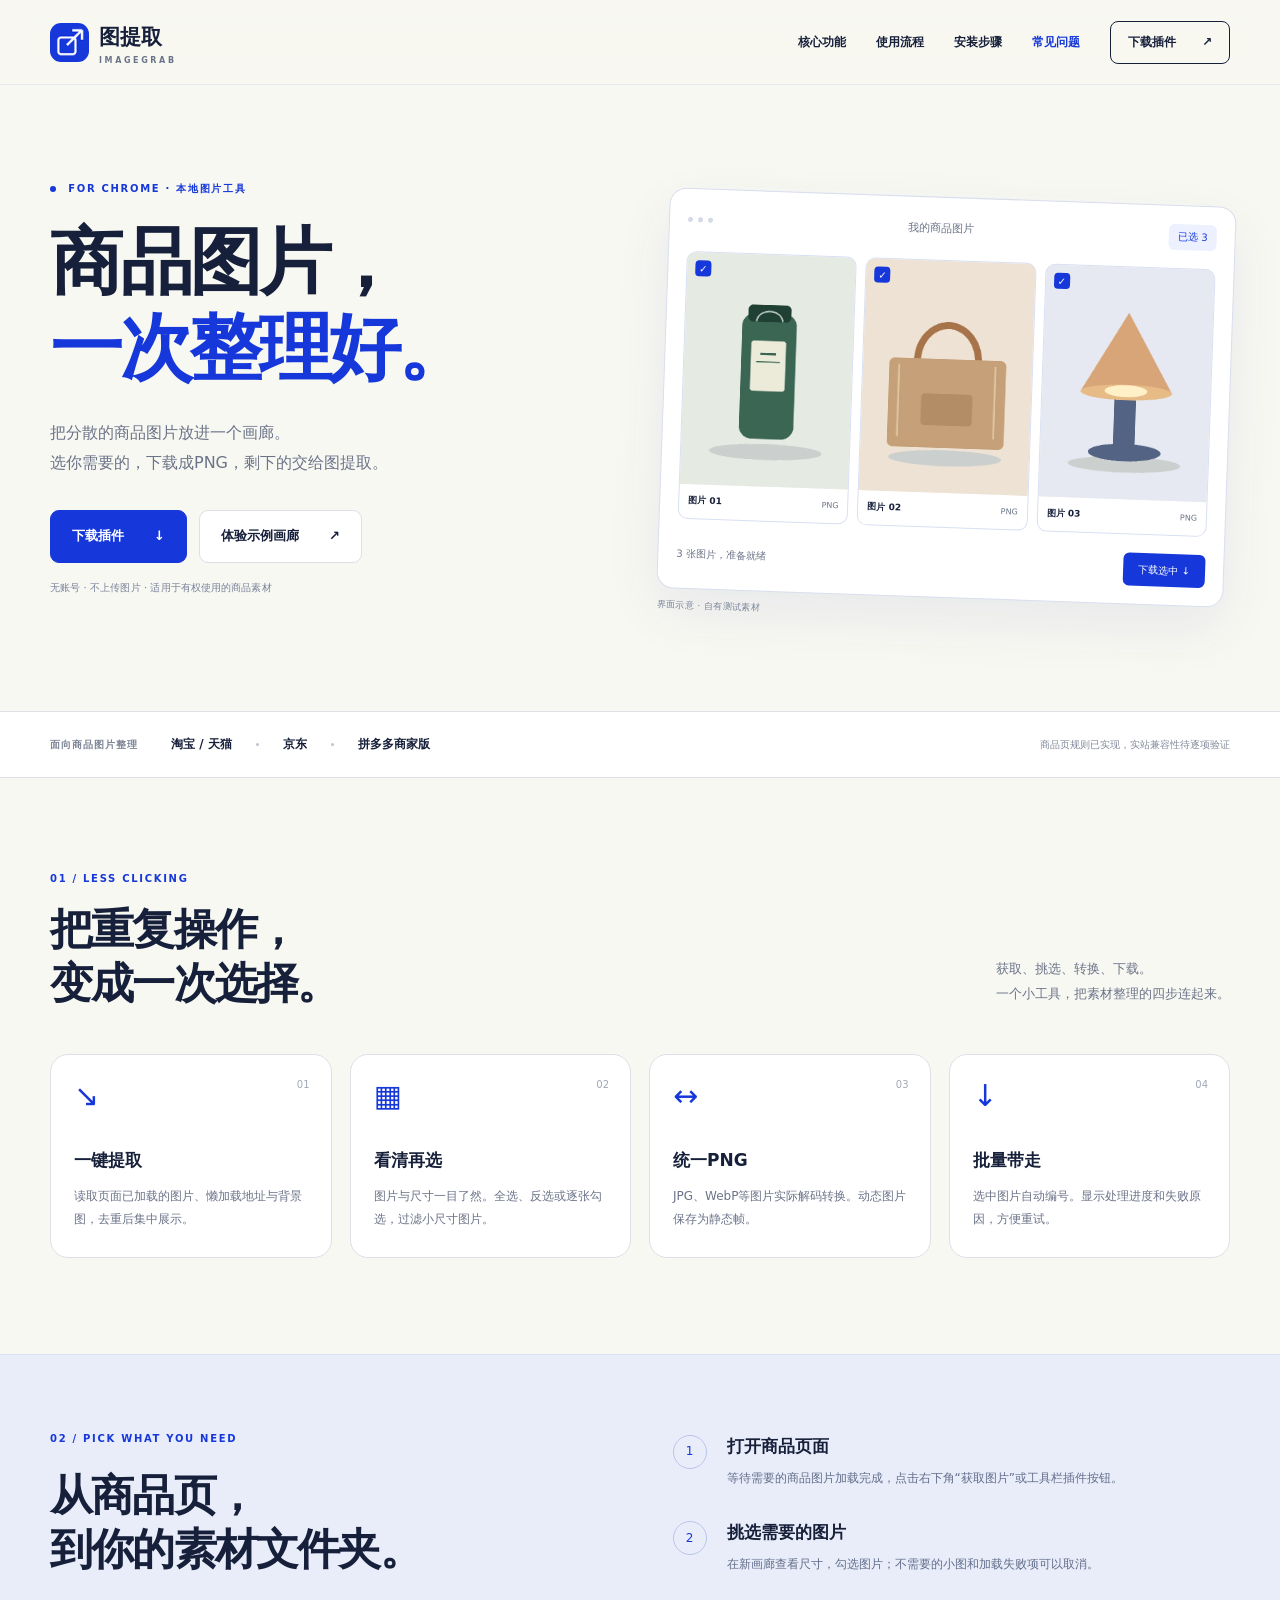
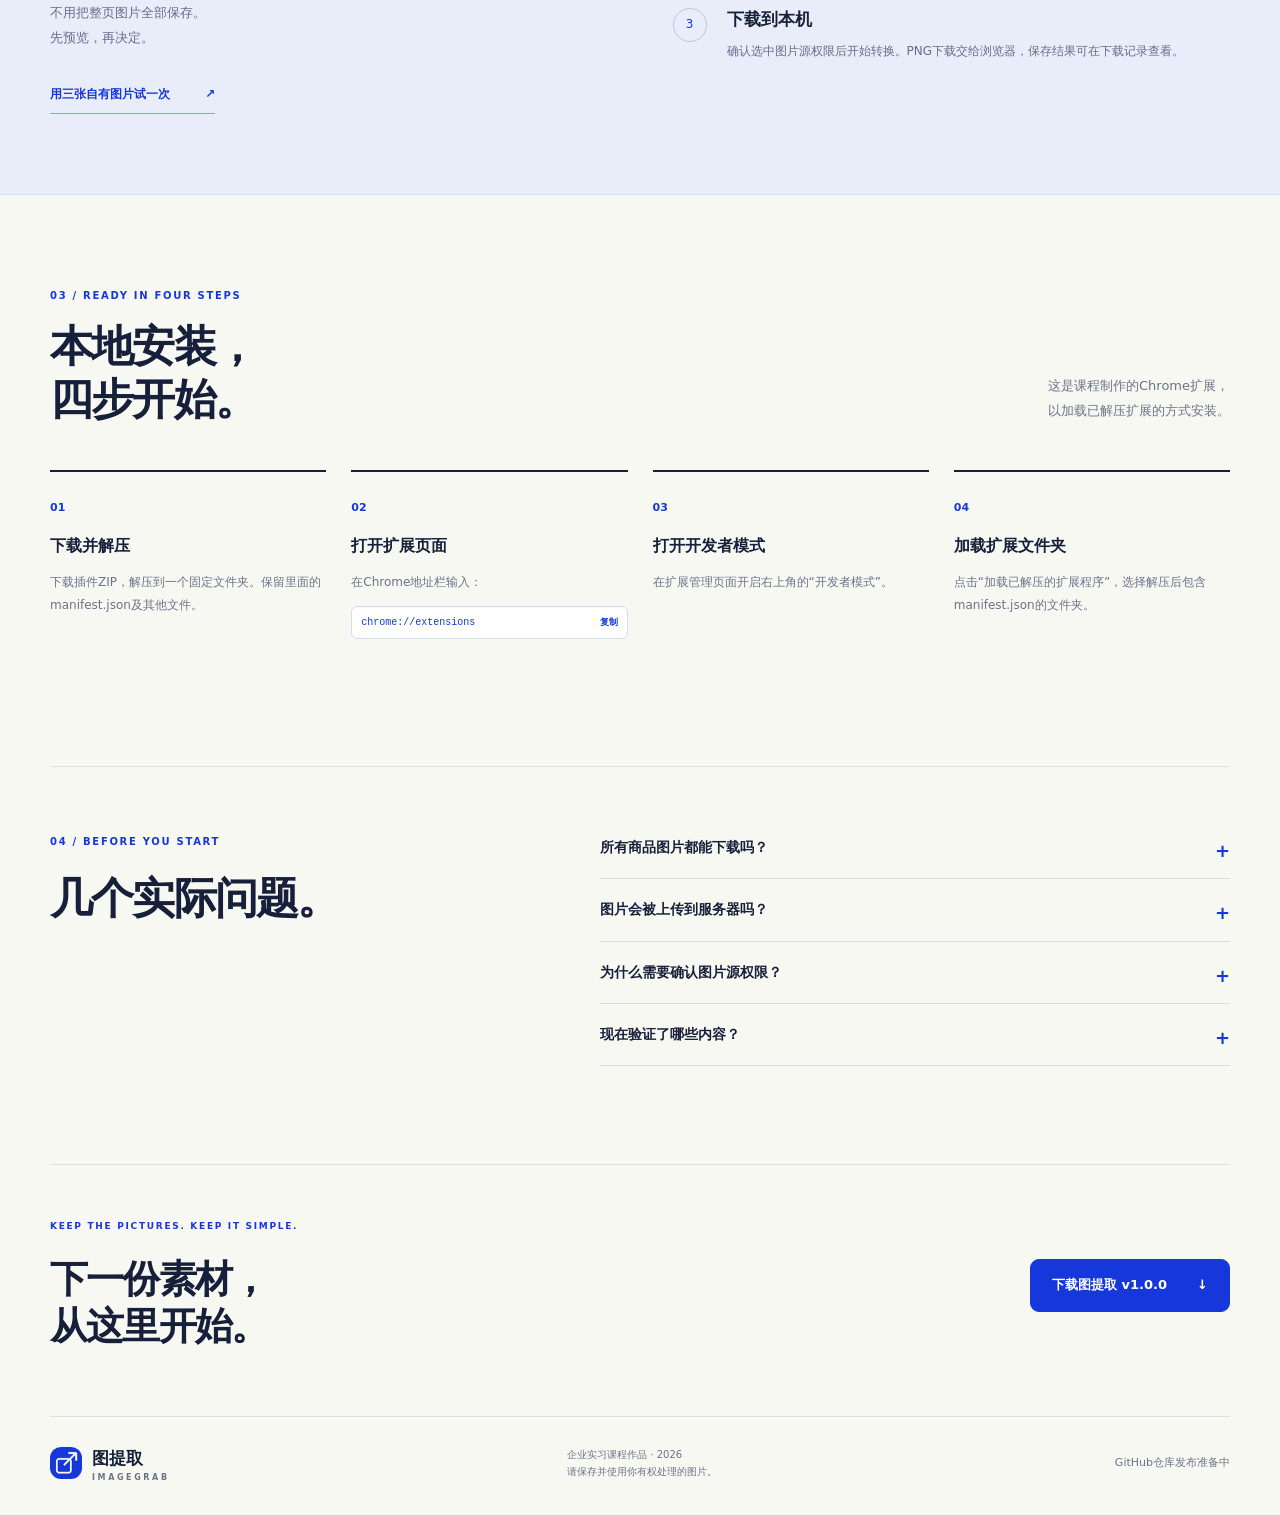
==== docs/index.html @ 4eec0780 "feat: implement ImageGrab extension and static website" ====
<!doctype html><html lang="zh-CN"><head><meta charset="UTF-8"><meta name="viewport" content="width=device-width,initial-scale=1"><meta name="description" content="图提取 ImageGrab，按需提取商品图片、集中预览并批量转换为PNG。Chrome本地扩展与课程作品。"><meta name="theme-color" content="#1638da"><title>图提取 ImageGrab · 商品图片，一次整理好</title><link rel="icon" href="assets/icon.png"><link rel="stylesheet" href="css/style.css"></head><body><header class="nav-shell"><nav class="nav wrap" aria-label="主导航"><a href="#" class="brand"><img src="assets/icon.png" width="39" height="39" alt=""><span>图提取<small>IMAGEGRAB</small></span></a><button id="menu-toggle" class="menu-toggle" aria-controls="nav-links" aria-expanded="false" aria-label="打开导航菜单">☰</button><div id="nav-links" class="nav-links"><a href="#features">核心功能</a><a href="#workflow">使用流程</a><a href="#install">安装步骤</a><a href="#faq">常见问题</a><a href="downloads/ImageGrab-v1.0.0.zip" download class="nav-download">下载插件 <span>↗</span></a></div></nav></header><main><section class="hero wrap"><div class="hero-copy"><p class="eyebrow"><span></span> FOR CHROME · 本地图片工具</p><h1>商品图片，<br><em>一次整理好。</em></h1><p class="lead">把分散的商品图片放进一个画廊。<br>选你需要的，下载成PNG，剩下的交给图提取。</p><div class="hero-actions"><a href="downloads/ImageGrab-v1.0.0.zip" download class="button primary">下载插件 <span>↓</span></a><a href="demo/index.html?demo=1" class="button secondary">体验示例画廊 <span>↗</span></a></div><p class="hero-note">无账号 · 不上传图片 · 适用于有权使用的商品素材</p></div><div class="hero-art" aria-label="图片整理界面示意"><div class="art-toolbar"><div><span class="dot"></span><span class="dot"></span><span class="dot"></span></div><span>我的商品图片</span><span class="art-count">已选 3</span></div><div class="art-grid"><div class="art-card bottle-card"><span class="check">✓</span><img src="assets/sample-bottle.jpg" alt="自有示例水瓶图片"><div><b>图片 01</b><span>PNG</span></div></div><div class="art-card bag-card"><span class="check">✓</span><img src="assets/sample-bag.webp" alt="自有示例包袋图片"><div><b>图片 02</b><span>PNG</span></div></div><div class="art-card lamp-card"><span class="check">✓</span><img src="assets/sample-lamp.png" alt="自有示例台灯图片"><div><b>图片 03</b><span>PNG</span></div></div></div><div class="art-bottom"><span>3 张图片，准备就绪</span><span class="art-button">下载选中 ↓</span></div><span class="art-label">界面示意 · 自有测试素材</span></div></section><div class="platform-strip"><div class="wrap"><span class="strip-label">面向商品图片整理</span><span>淘宝 / 天猫</span><i></i><span>京东</span><i></i><span>拼多多商家版</span><small>商品页规则已实现，实站兼容性待逐项验证</small></div></div><section id="features" class="section wrap"><div class="section-heading"><p class="eyebrow">01 / LESS CLICKING</p><h2>把重复操作，<br>变成一次选择。</h2><p>获取、挑选、转换、下载。<br>一个小工具，把素材整理的四步连起来。</p></div><div class="feature-grid"><article class="feature"><span class="feature-index">01</span><div class="feature-symbol">↘</div><h3>一键提取</h3><p>读取页面已加载的图片、懒加载地址与背景图，去重后集中展示。</p></article><article class="feature"><span class="feature-index">02</span><div class="feature-symbol">▦</div><h3>看清再选</h3><p>图片与尺寸一目了然。全选、反选或逐张勾选，过滤小尺寸图片。</p></article><article class="feature"><span class="feature-index">03</span><div class="feature-symbol">↔</div><h3>统一PNG</h3><p>JPG、WebP等图片实际解码转换。动态图片保存为静态帧。</p></article><article class="feature"><span class="feature-index">04</span><div class="feature-symbol">↓</div><h3>批量带走</h3><p>选中图片自动编号。显示处理进度和失败原因，方便重试。</p></article></div></section><section id="workflow" class="workflow-section"><div class="wrap workflow-layout"><div><p class="eyebrow">02 / PICK WHAT YOU NEED</p><h2>从商品页，<br>到你的素材文件夹。</h2><p class="workflow-intro">不用把整页图片全部保存。<br>先预览，再决定。</p><a class="text-link" href="demo/index.html?demo=1">用三张自有图片试一次 <span>↗</span></a></div><ol class="workflow-steps"><li><span>1</span><div><h3>打开商品页面</h3><p>等待需要的商品图片加载完成，点击右下角“获取图片”或工具栏插件按钮。</p></div></li><li><span>2</span><div><h3>挑选需要的图片</h3><p>在新画廊查看尺寸，勾选图片；不需要的小图和加载失败项可以取消。</p></div></li><li><span>3</span><div><h3>下载到本机</h3><p>确认选中图片源权限后开始转换。PNG下载交给浏览器，保存结果可在下载记录查看。</p></div></li></ol></div></section><section id="install" class="section wrap"><div class="section-heading install-heading"><p class="eyebrow">03 / READY IN FOUR STEPS</p><h2>本地安装，<br>四步开始。</h2><p>这是课程制作的Chrome扩展，<br>以加载已解压扩展的方式安装。</p></div><div class="install-grid"><article><span>01</span><h3>下载并解压</h3><p>下载插件ZIP，解压到一个固定文件夹。保留里面的manifest.json及其他文件。</p></article><article><span>02</span><h3>打开扩展页面</h3><p>在Chrome地址栏输入：</p><button id="copy-url" type="button" class="copy-box" aria-label="复制Chrome扩展页面地址"><code>chrome://extensions</code><b>复制</b></button></article><article><span>03</span><h3>打开开发者模式</h3><p>在扩展管理页面开启右上角的“开发者模式”。</p></article><article><span>04</span><h3>加载扩展文件夹</h3><p>点击“加载已解压的扩展程序”，选择解压后包含manifest.json的文件夹。</p></article></div><p id="copy-status" class="copy-status" role="status" aria-live="polite"></p></section><section id="faq" class="faq-section wrap"><div><p class="eyebrow">04 / BEFORE YOU START</p><h2>几个实际问题。</h2></div><div class="faq-list"><details><summary>所有商品图片都能下载吗？</summary><p>插件只能提取页面可见或已加载的图片地址。登录限制、图片防盗链、特殊页面结构或未加载图片可能影响结果；失败项会显示原因，可回到页面重新获取。</p></details><details><summary>图片会被上传到服务器吗？</summary><p>不会。图片在浏览器中提取和转换，画廊数据保存在扩展本机存储。下载时仅向图片原始地址请求文件。</p></details><details><summary>为什么需要确认图片源权限？</summary><p>商品图片可能来自独立图片域名。开始下载时，只请求选中图片源的访问权限，用于读取原图并转换PNG。</p></details><details><summary>现在验证了哪些内容？</summary><p id="verification-copy">9组核心检查与安装包校验通过。浏览器页面、扩展安装、三平台实站与正式发布仍待验证；网页示例不作为扩展运行证据。</p></details></div></section><section class="cta-section wrap"><div><p class="eyebrow">KEEP THE PICTURES. KEEP IT SIMPLE.</p><h2>下一份素材，<br>从这里开始。</h2></div><a href="downloads/ImageGrab-v1.0.0.zip" download class="button primary">下载图提取 v1.0.0 <span>↓</span></a></section></main><footer class="footer wrap"><a href="#" class="brand"><img src="assets/icon.png" width="32" height="32" alt=""><span>图提取<small>IMAGEGRAB</small></span></a><p>企业实习课程作品 · 2026<br>请保存并使用你有权处理的图片。</p><span id="repository-link" class="repo-pending">GitHub仓库发布准备中</span></footer><script src="js/main.js"></script></body></html>
---- docs/css/style.css ----
:root{--blue:#1638da;--ink:#17203a;--muted:#6b7388;--paper:#f8f8f2;--line:#dedfe7;--radius:18px;--space:24px}*{box-sizing:border-box}html{scroll-behavior:smooth;scroll-padding-top:90px}body{margin:0;background:var(--paper);font:15px/1.75 -apple-system,BlinkMacSystemFont,"PingFang SC","Microsoft YaHei",system-ui,sans-serif;color:var(--ink)}button,a{touch-action:manipulation}button{font-family:inherit;cursor:pointer}a{color:inherit;text-decoration:none}a:focus-visible,button:focus-visible,summary:focus-visible{outline:3px solid #e9a642;outline-offset:5px}.wrap{width:min(1180px,calc(100% - 64px));margin:auto}.nav-shell{position:sticky;top:0;z-index:10;border-bottom:1px solid #dedfe790;background:#f8f8f2ed;backdrop-filter:blur(14px)}.nav{height:84px;display:flex;align-items:center;justify-content:space-between}.brand{display:flex;align-items:center;gap:10px;font-weight:750;font-size:21px}.brand img{border-radius:11px}.brand small{display:block;font-size:8px;letter-spacing:2.6px;line-height:1.15;color:var(--muted)}.nav-links{display:flex;align-items:center;gap:30px;font-size:12px;font-weight:600}.nav-links a{padding:10px 0}.nav-links a:hover,.nav-links a.active{color:var(--blue)}.nav-links .nav-download{padding:10px 17px;border:1px solid var(--ink);border-radius:8px;display:flex;gap:26px}.menu-toggle{display:none;border:1px solid var(--line);background:transparent;border-radius:8px;width:42px;height:42px;font-size:21px}.hero{display:grid;grid-template-columns:1fr 1fr;align-items:center;gap:46px;min-height:626px;padding-top:65px;padding-bottom:83px}.eyebrow{font-size:10px;letter-spacing:1.7px;font-weight:700;color:var(--blue);margin:0 0 23px;line-height:1.4}.eyebrow>span{display:inline-block;width:6px;height:6px;background:var(--blue);border-radius:50%;vertical-align:middle;margin-right:7px}h1{font-size:clamp(44px,5.7vw,74px);font-weight:750;letter-spacing:-3.5px;line-height:1.18;margin:0 0 27px}h1 em{font-style:normal;color:var(--blue)}.lead{font-size:16px;color:var(--muted);line-height:1.9;margin:0 0 31px}.hero-actions{display:flex;align-items:center;gap:12px;flex-wrap:wrap}.button{display:inline-flex;align-items:center;justify-content:space-between;gap:30px;min-height:52px;padding:14px 21px;border:1px solid var(--line);border-radius:9px;font-size:13px;font-weight:650;transition:transform .2s,background .2s}.button:hover{transform:translateY(-2px)}.primary{color:#fff;background:var(--blue);border-color:var(--blue)}.primary:hover{background:#102cab}.secondary{background:white}.hero-note{font-size:10px;color:#788199;letter-spacing:.1px;margin:16px 0 0}.hero-art{position:relative;background:#fff;border:1px solid #d9deee;border-radius:17px;box-shadow:0 22px 56px #15398d13;transform:rotate(2deg);padding:18px;width:100%;margin-top:17px}.art-toolbar{display:flex;justify-content:space-between;align-items:center;font-size:11px;color:var(--muted);padding-bottom:18px}.art-toolbar>div{display:flex;gap:5px}.dot{width:5px;height:5px;border-radius:50%;background:#d4d9e6}.art-count{background:#edf0ff;color:var(--blue);padding:4px 9px;border-radius:6px;font-size:10px}.art-grid{display:grid;grid-template-columns:repeat(3,minmax(0,1fr));gap:9px}.art-card{border:1px solid #d9e0f4;border-radius:10px;background:#f4f4f0;position:relative;overflow:hidden;min-width:0}.art-card img{width:100%;aspect-ratio:1/1.38;object-fit:cover;display:block}.art-card .check{position:absolute;top:8px;left:8px;background:var(--blue);color:white;width:16px;height:16px;display:grid;place-items:center;border-radius:4px;font-size:10px}.art-card>div{padding:9px;display:flex;justify-content:space-between;gap:5px;align-items:center;background:white;font-size:9px}.art-card b{font-weight:600}.art-card>div span{font-size:8px;color:var(--muted)}.art-bottom{display:flex;align-items:center;justify-content:space-between;font-size:10px;color:var(--muted);margin-top:18px}.art-button{background:var(--blue);color:white;padding:8px 15px;border-radius:6px}.art-label{position:absolute;bottom:-26px;left:0;font-size:9px;color:#7b839a;letter-spacing:.4px}.platform-strip{background:white;border-top:1px solid var(--line);border-bottom:1px solid var(--line)}.platform-strip>.wrap{display:flex;align-items:center;gap:24px;padding-top:22px;padding-bottom:22px;font-size:12px;font-weight:600;flex-wrap:wrap}.strip-label{font-size:10px;color:#7c8496;letter-spacing:1px;margin-right:9px}.platform-strip i{width:3px;height:3px;border-radius:50%;background:#bfc3cf}.platform-strip small{font-size:10px;font-weight:400;color:#828a9b;margin-left:auto}.section{padding-top:94px;padding-bottom:96px}.section-heading{display:grid;grid-template-columns:1fr 1fr;column-gap:30px;align-items:end;margin-bottom:43px}.section-heading .eyebrow{grid-column:1/-1;margin-bottom:17px}h2{font-size:clamp(30px,3.5vw,43px);line-height:1.25;letter-spacing:-1.8px;margin:0;font-weight:700}.section-heading>p:last-child{font-size:13px;color:var(--muted);line-height:1.9;justify-self:end;max-width:400px;margin:0 0 4px}.feature-grid{display:grid;grid-template-columns:repeat(4,minmax(0,1fr));gap:18px}.feature{background:white;border:1px solid var(--line);border-radius:var(--radius);padding:26px 23px;position:relative;transition:transform .2s,box-shadow .2s}.feature:hover{transform:translateY(-4px);box-shadow:0 10px 30px #172e6310}.feature-index{position:absolute;top:21px;right:21px;color:#a2a8b5;font-size:10px}.feature-symbol{font-size:30px;color:var(--blue);line-height:1;margin-bottom:35px}.feature h3{font-size:17px;margin:0 0 10px}.feature p{font-size:12px;color:var(--muted);line-height:1.9;margin:0}.workflow-section{background:#e9edfa;border-top:1px solid #dce1f1;border-bottom:1px solid #dce1f1}.workflow-layout{display:grid;grid-template-columns:1fr 1fr;gap:65px;padding-top:77px;padding-bottom:80px}.workflow-intro{font-size:13px;line-height:1.9;color:#626e8a;margin:25px 0 25px}.text-link{font-size:12px;display:inline-flex;gap:35px;font-weight:650;color:var(--blue);border-bottom:1px solid #8da0f5;padding:8px 0}.workflow-steps{list-style:none;padding:0;margin:0;display:flex;flex-direction:column;gap:29px}.workflow-steps li{display:flex;align-items:flex-start;gap:20px}.workflow-steps li>span{width:34px;height:34px;flex:none;border:1px solid #b9c5e9;border-radius:50%;display:grid;place-items:center;font-size:12px;color:var(--blue);margin-top:3px}.workflow-steps h3{font-size:17px;margin:0 0 5px}.workflow-steps p{font-size:12px;color:#626e8a;margin:0;line-height:1.9}.install-grid{display:grid;grid-template-columns:repeat(4,minmax(0,1fr));gap:25px}.install-grid article{border-top:2px solid var(--ink);padding-top:21px;min-width:0}.install-grid article>span{font-size:11px;color:var(--blue);font-weight:700}.install-grid h3{font-size:16px;margin:13px 0 11px}.install-grid p{font-size:12px;color:var(--muted);line-height:1.9;margin:0}.copy-box{display:flex;align-items:center;gap:8px;justify-content:space-between;border:1px solid #d4dbef;background:#fff;padding:9px;border-radius:6px;margin-top:12px;width:100%;color:var(--blue)}.copy-box code{font-size:10px;overflow-wrap:anywhere}.copy-box b{font-size:9px;white-space:nowrap}.copy-status{min-height:20px;font-size:11px;color:var(--blue);margin-bottom:0}.faq-section{display:grid;grid-template-columns:1fr 1.3fr;gap:65px;border-top:1px solid var(--line);padding-top:68px;padding-bottom:80px}.faq-list details{border-bottom:1px solid #d9dce6;padding:0 0 18px;margin-bottom:18px}.faq-list summary{font-size:14px;cursor:pointer;font-weight:600;line-height:1.8;list-style:none;position:relative;padding-right:24px}.faq-list summary::after{content:'+';position:absolute;right:0;color:var(--blue);font-size:18px}.faq-list details[open] summary::after{content:'−'}.faq-list p{font-size:12px;color:var(--muted);line-height:1.9;margin:13px 0 0}.cta-section{border-top:1px solid var(--line);padding-top:55px;padding-bottom:65px;display:flex;justify-content:space-between;align-items:center;gap:25px}.cta-section .eyebrow{font-size:9px}.cta-section h2{font-size:38px}.footer{border-top:1px solid var(--line);padding-top:27px;padding-bottom:32px;display:flex;align-items:center;justify-content:space-between;gap:20px}.footer .brand{font-size:17px}.footer p{font-size:10px;color:var(--muted);margin:0}.repo-pending,.repo-link{font-size:11px;color:var(--muted)}.repo-link:hover{color:var(--blue)}.reveal{transition:opacity .5s,transform .5s}.reveal.waiting{opacity:0;transform:translateY(16px)}@media(max-width:1050px){.nav-links{gap:20px}.hero{gap:25px;min-height:580px}.hero h1{font-size:clamp(46px,5.9vw,63px)}.feature-grid{grid-template-columns:repeat(2,minmax(0,1fr))}.install-grid{grid-template-columns:repeat(2,minmax(0,1fr));row-gap:30px}.platform-strip small{width:100%;margin-left:0}.hero-art{padding:14px}.hero-actions .button{gap:14px;padding:13px 15px}}@media(max-width:767px){.wrap{width:calc(100% - 36px)}.nav{height:72px}.brand{font-size:18px}.menu-toggle{display:block}.nav-links{display:none;position:absolute;left:18px;right:18px;top:72px;padding:18px;background:#fff;border:1px solid var(--line);border-radius:0 0 12px 12px;box-shadow:0 18px 30px #17203a12;flex-direction:column;align-items:stretch;gap:6px}.nav-links.open{display:flex}.nav-links>a{padding:10px 8px}.nav-links .nav-download{margin-top:5px}.hero{grid-template-columns:1fr;padding-top:44px;padding-bottom:56px;gap:36px;min-height:auto}.hero h1{font-size:clamp(42px,10vw,65px);letter-spacing:-2px;margin-bottom:20px}.hero .eyebrow{font-size:9px;margin-bottom:18px}.lead{font-size:14px;line-height:1.9;margin-bottom:25px}.hero-note{font-size:9px}.hero-art{transform:rotate(0);margin:0 3px;width:calc(100% - 6px)}.art-card img{aspect-ratio:1/1.15}.hero-actions .button{font-size:12px;gap:12px;min-height:48px}.platform-strip>.wrap{gap:12px;font-size:10px;padding:18px 0}.strip-label{width:100%;font-size:9px;margin:0}.platform-strip small{font-size:9px}.section{padding-top:59px;padding-bottom:58px}.section-heading{grid-template-columns:1fr;gap:20px;margin-bottom:30px}.section-heading>p:last-child{justify-self:start;font-size:12px}.section-heading .eyebrow{margin:0}.feature-grid{grid-template-columns:1fr;gap:14px}.feature{padding:24px}.feature-symbol{margin-bottom:24px}.workflow-layout{grid-template-columns:1fr;padding-top:53px;padding-bottom:52px;gap:35px}.workflow-intro{margin:22px 0 13px}.workflow-steps{gap:24px}.install-grid{grid-template-columns:1fr;gap:25px}.copy-box{max-width:290px;padding:12px}.copy-box code{font-size:12px}.faq-section{grid-template-columns:1fr;gap:32px;padding-top:49px;padding-bottom:43px}.cta-section{flex-direction:column;align-items:flex-start;padding-top:40px;padding-bottom:46px}.cta-section h2{font-size:34px}.footer{flex-wrap:wrap;padding-top:24px;padding-bottom:25px;gap:17px}.footer .repo-pending,.footer .repo-link{width:100%;font-size:10px}h2{letter-spacing:-1.1px}}@media(prefers-reduced-motion:reduce){html{scroll-behavior:auto}*{transition:none!important}.reveal.waiting{opacity:1;transform:none}}
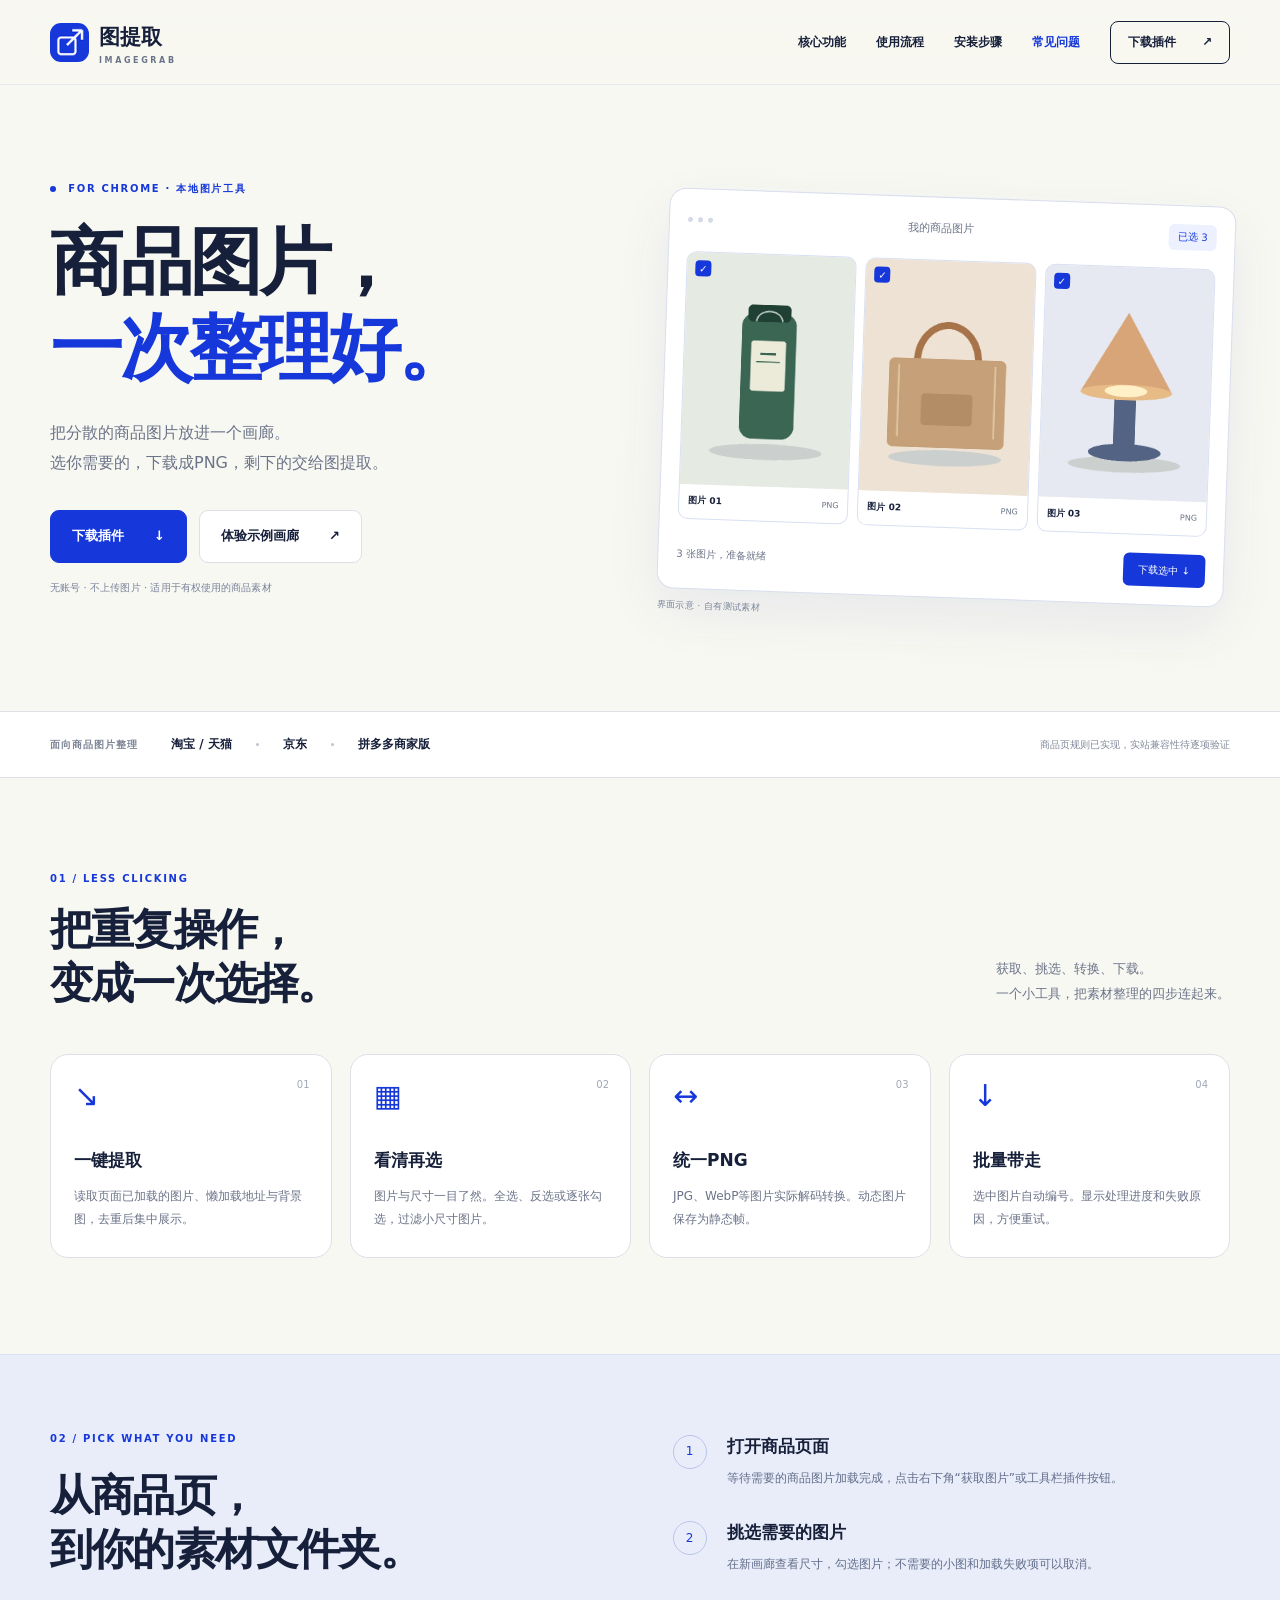
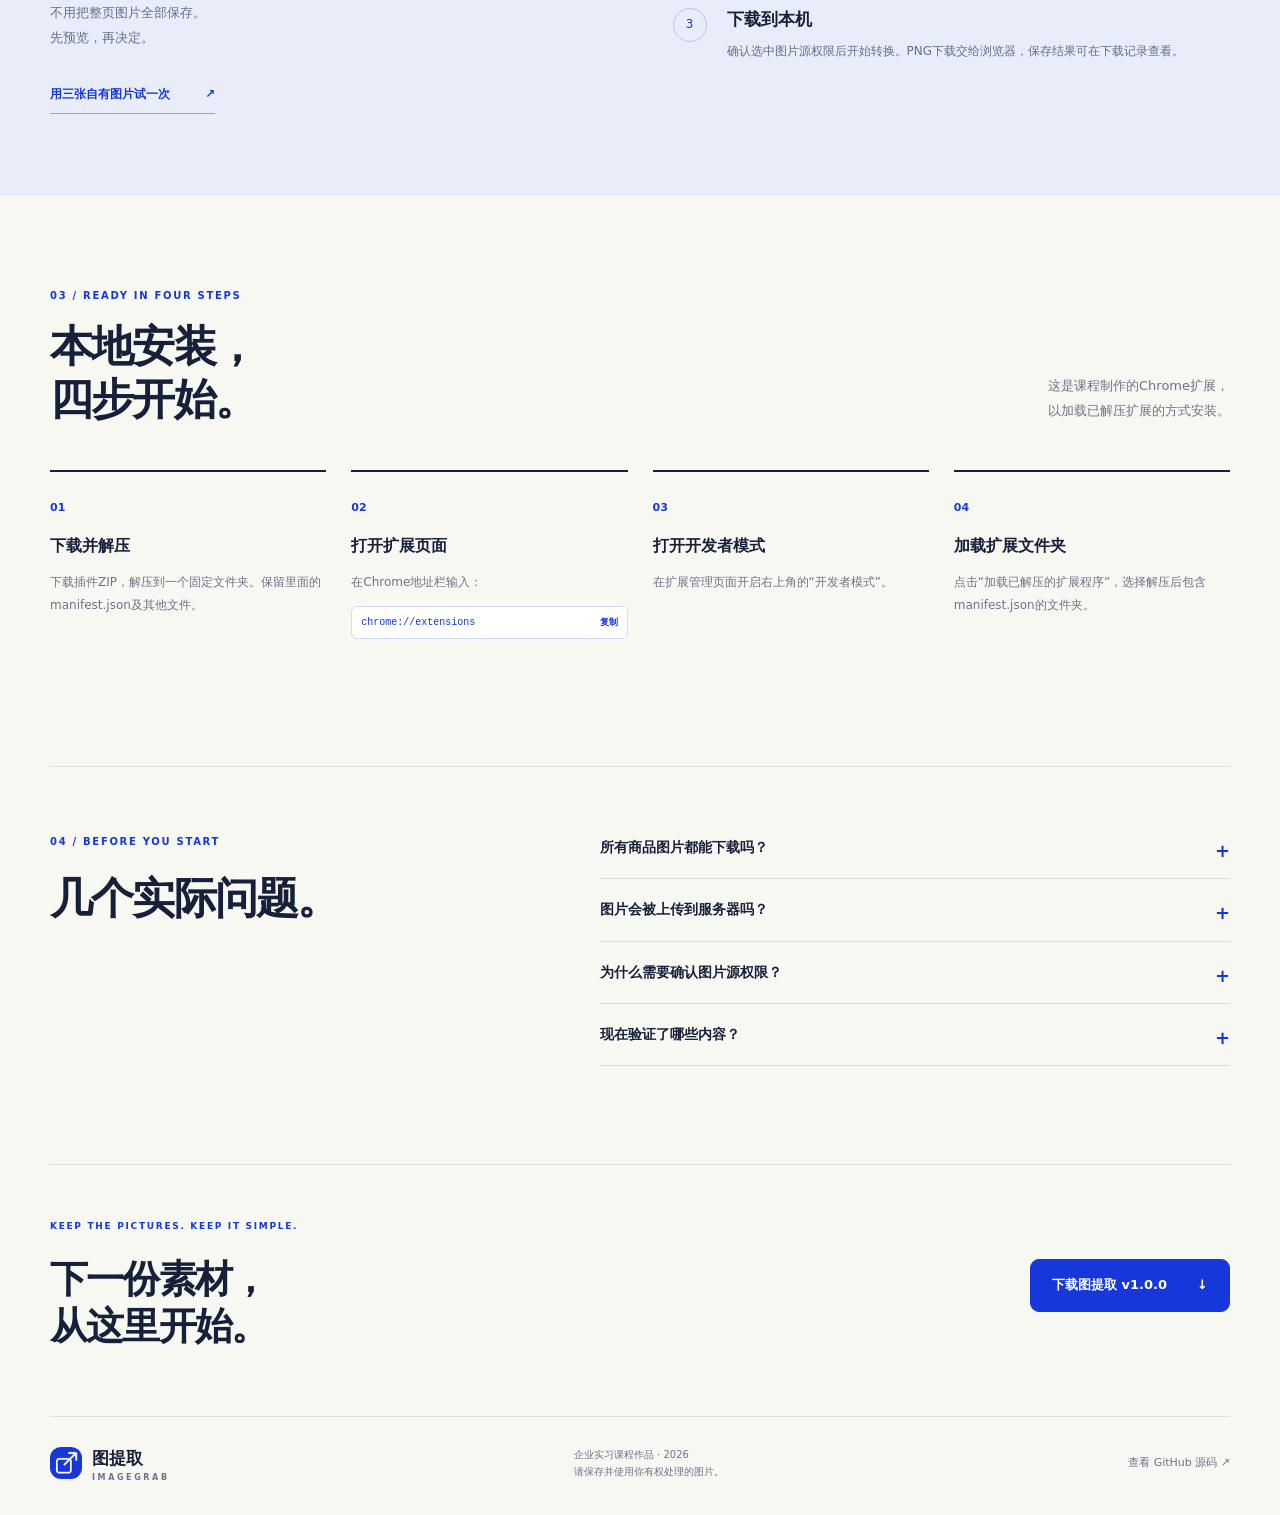
==== commit 8d0b8039: "docs: link the created ImageGrab GitHub repository" ====
--- a/docs/index.html
+++ b/docs/index.html
@@ -1 +1 @@
-<!doctype html><html lang="zh-CN"><head><meta charset="UTF-8"><meta name="viewport" content="width=device-width,initial-scale=1"><meta name="description" content="图提取 ImageGrab，按需提取商品图片、集中预览并批量转换为PNG。Chrome本地扩展与课程作品。"><meta name="theme-color" content="#1638da"><title>图提取 ImageGrab · 商品图片，一次整理好</title><link rel="icon" href="assets/icon.png"><link rel="stylesheet" href="css/style.css"></head><body><header class="nav-shell"><nav class="nav wrap" aria-label="主导航"><a href="#" class="brand"><img src="assets/icon.png" width="39" height="39" alt=""><span>图提取<small>IMAGEGRAB</small></span></a><button id="menu-toggle" class="menu-toggle" aria-controls="nav-links" aria-expanded="false" aria-label="打开导航菜单">☰</button><div id="nav-links" class="nav-links"><a href="#features">核心功能</a><a href="#workflow">使用流程</a><a href="#install">安装步骤</a><a href="#faq">常见问题</a><a href="downloads/ImageGrab-v1.0.0.zip" download class="nav-download">下载插件 <span>↗</span></a></div></nav></header><main><section class="hero wrap"><div class="hero-copy"><p class="eyebrow"><span></span> FOR CHROME · 本地图片工具</p><h1>商品图片，<br><em>一次整理好。</em></h1><p class="lead">把分散的商品图片放进一个画廊。<br>选你需要的，下载成PNG，剩下的交给图提取。</p><div class="hero-actions"><a href="downloads/ImageGrab-v1.0.0.zip" download class="button primary">下载插件 <span>↓</span></a><a href="demo/index.html?demo=1" class="button secondary">体验示例画廊 <span>↗</span></a></div><p class="hero-note">无账号 · 不上传图片 · 适用于有权使用的商品素材</p></div><div class="hero-art" aria-label="图片整理界面示意"><div class="art-toolbar"><div><span class="dot"></span><span class="dot"></span><span class="dot"></span></div><span>我的商品图片</span><span class="art-count">已选 3</span></div><div class="art-grid"><div class="art-card bottle-card"><span class="check">✓</span><img src="assets/sample-bottle.jpg" alt="自有示例水瓶图片"><div><b>图片 01</b><span>PNG</span></div></div><div class="art-card bag-card"><span class="check">✓</span><img src="assets/sample-bag.webp" alt="自有示例包袋图片"><div><b>图片 02</b><span>PNG</span></div></div><div class="art-card lamp-card"><span class="check">✓</span><img src="assets/sample-lamp.png" alt="自有示例台灯图片"><div><b>图片 03</b><span>PNG</span></div></div></div><div class="art-bottom"><span>3 张图片，准备就绪</span><span class="art-button">下载选中 ↓</span></div><span class="art-label">界面示意 · 自有测试素材</span></div></section><div class="platform-strip"><div class="wrap"><span class="strip-label">面向商品图片整理</span><span>淘宝 / 天猫</span><i></i><span>京东</span><i></i><span>拼多多商家版</span><small>商品页规则已实现，实站兼容性待逐项验证</small></div></div><section id="features" class="section wrap"><div class="section-heading"><p class="eyebrow">01 / LESS CLICKING</p><h2>把重复操作，<br>变成一次选择。</h2><p>获取、挑选、转换、下载。<br>一个小工具，把素材整理的四步连起来。</p></div><div class="feature-grid"><article class="feature"><span class="feature-index">01</span><div class="feature-symbol">↘</div><h3>一键提取</h3><p>读取页面已加载的图片、懒加载地址与背景图，去重后集中展示。</p></article><article class="feature"><span class="feature-index">02</span><div class="feature-symbol">▦</div><h3>看清再选</h3><p>图片与尺寸一目了然。全选、反选或逐张勾选，过滤小尺寸图片。</p></article><article class="feature"><span class="feature-index">03</span><div class="feature-symbol">↔</div><h3>统一PNG</h3><p>JPG、WebP等图片实际解码转换。动态图片保存为静态帧。</p></article><article class="feature"><span class="feature-index">04</span><div class="feature-symbol">↓</div><h3>批量带走</h3><p>选中图片自动编号。显示处理进度和失败原因，方便重试。</p></article></div></section><section id="workflow" class="workflow-section"><div class="wrap workflow-layout"><div><p class="eyebrow">02 / PICK WHAT YOU NEED</p><h2>从商品页，<br>到你的素材文件夹。</h2><p class="workflow-intro">不用把整页图片全部保存。<br>先预览，再决定。</p><a class="text-link" href="demo/index.html?demo=1">用三张自有图片试一次 <span>↗</span></a></div><ol class="workflow-steps"><li><span>1</span><div><h3>打开商品页面</h3><p>等待需要的商品图片加载完成，点击右下角“获取图片”或工具栏插件按钮。</p></div></li><li><span>2</span><div><h3>挑选需要的图片</h3><p>在新画廊查看尺寸，勾选图片；不需要的小图和加载失败项可以取消。</p></div></li><li><span>3</span><div><h3>下载到本机</h3><p>确认选中图片源权限后开始转换。PNG下载交给浏览器，保存结果可在下载记录查看。</p></div></li></ol></div></section><section id="install" class="section wrap"><div class="section-heading install-heading"><p class="eyebrow">03 / READY IN FOUR STEPS</p><h2>本地安装，<br>四步开始。</h2><p>这是课程制作的Chrome扩展，<br>以加载已解压扩展的方式安装。</p></div><div class="install-grid"><article><span>01</span><h3>下载并解压</h3><p>下载插件ZIP，解压到一个固定文件夹。保留里面的manifest.json及其他文件。</p></article><article><span>02</span><h3>打开扩展页面</h3><p>在Chrome地址栏输入：</p><button id="copy-url" type="button" class="copy-box" aria-label="复制Chrome扩展页面地址"><code>chrome://extensions</code><b>复制</b></button></article><article><span>03</span><h3>打开开发者模式</h3><p>在扩展管理页面开启右上角的“开发者模式”。</p></article><article><span>04</span><h3>加载扩展文件夹</h3><p>点击“加载已解压的扩展程序”，选择解压后包含manifest.json的文件夹。</p></article></div><p id="copy-status" class="copy-status" role="status" aria-live="polite"></p></section><section id="faq" class="faq-section wrap"><div><p class="eyebrow">04 / BEFORE YOU START</p><h2>几个实际问题。</h2></div><div class="faq-list"><details><summary>所有商品图片都能下载吗？</summary><p>插件只能提取页面可见或已加载的图片地址。登录限制、图片防盗链、特殊页面结构或未加载图片可能影响结果；失败项会显示原因，可回到页面重新获取。</p></details><details><summary>图片会被上传到服务器吗？</summary><p>不会。图片在浏览器中提取和转换，画廊数据保存在扩展本机存储。下载时仅向图片原始地址请求文件。</p></details><details><summary>为什么需要确认图片源权限？</summary><p>商品图片可能来自独立图片域名。开始下载时，只请求选中图片源的访问权限，用于读取原图并转换PNG。</p></details><details><summary>现在验证了哪些内容？</summary><p id="verification-copy">9组核心检查与安装包校验通过。浏览器页面、扩展安装、三平台实站与正式发布仍待验证；网页示例不作为扩展运行证据。</p></details></div></section><section class="cta-section wrap"><div><p class="eyebrow">KEEP THE PICTURES. KEEP IT SIMPLE.</p><h2>下一份素材，<br>从这里开始。</h2></div><a href="downloads/ImageGrab-v1.0.0.zip" download class="button primary">下载图提取 v1.0.0 <span>↓</span></a></section></main><footer class="footer wrap"><a href="#" class="brand"><img src="assets/icon.png" width="32" height="32" alt=""><span>图提取<small>IMAGEGRAB</small></span></a><p>企业实习课程作品 · 2026<br>请保存并使用你有权处理的图片。</p><span id="repository-link" class="repo-pending">GitHub仓库发布准备中</span></footer><script src="js/main.js"></script></body></html>+<!doctype html><html lang="zh-CN"><head><meta charset="UTF-8"><meta name="viewport" content="width=device-width,initial-scale=1"><meta name="description" content="图提取 ImageGrab，按需提取商品图片、集中预览并批量转换为PNG。Chrome本地扩展与课程作品。"><meta name="theme-color" content="#1638da"><title>图提取 ImageGrab · 商品图片，一次整理好</title><link rel="icon" href="assets/icon.png"><link rel="stylesheet" href="css/style.css"></head><body><header class="nav-shell"><nav class="nav wrap" aria-label="主导航"><a href="#" class="brand"><img src="assets/icon.png" width="39" height="39" alt=""><span>图提取<small>IMAGEGRAB</small></span></a><button id="menu-toggle" class="menu-toggle" aria-controls="nav-links" aria-expanded="false" aria-label="打开导航菜单">☰</button><div id="nav-links" class="nav-links"><a href="#features">核心功能</a><a href="#workflow">使用流程</a><a href="#install">安装步骤</a><a href="#faq">常见问题</a><a href="downloads/ImageGrab-v1.0.0.zip" download class="nav-download">下载插件 <span>↗</span></a></div></nav></header><main><section class="hero wrap"><div class="hero-copy"><p class="eyebrow"><span></span> FOR CHROME · 本地图片工具</p><h1>商品图片，<br><em>一次整理好。</em></h1><p class="lead">把分散的商品图片放进一个画廊。<br>选你需要的，下载成PNG，剩下的交给图提取。</p><div class="hero-actions"><a href="downloads/ImageGrab-v1.0.0.zip" download class="button primary">下载插件 <span>↓</span></a><a href="demo/index.html?demo=1" class="button secondary">体验示例画廊 <span>↗</span></a></div><p class="hero-note">无账号 · 不上传图片 · 适用于有权使用的商品素材</p></div><div class="hero-art" aria-label="图片整理界面示意"><div class="art-toolbar"><div><span class="dot"></span><span class="dot"></span><span class="dot"></span></div><span>我的商品图片</span><span class="art-count">已选 3</span></div><div class="art-grid"><div class="art-card bottle-card"><span class="check">✓</span><img src="assets/sample-bottle.jpg" alt="自有示例水瓶图片"><div><b>图片 01</b><span>PNG</span></div></div><div class="art-card bag-card"><span class="check">✓</span><img src="assets/sample-bag.webp" alt="自有示例包袋图片"><div><b>图片 02</b><span>PNG</span></div></div><div class="art-card lamp-card"><span class="check">✓</span><img src="assets/sample-lamp.png" alt="自有示例台灯图片"><div><b>图片 03</b><span>PNG</span></div></div></div><div class="art-bottom"><span>3 张图片，准备就绪</span><span class="art-button">下载选中 ↓</span></div><span class="art-label">界面示意 · 自有测试素材</span></div></section><div class="platform-strip"><div class="wrap"><span class="strip-label">面向商品图片整理</span><span>淘宝 / 天猫</span><i></i><span>京东</span><i></i><span>拼多多商家版</span><small>商品页规则已实现，实站兼容性待逐项验证</small></div></div><section id="features" class="section wrap"><div class="section-heading"><p class="eyebrow">01 / LESS CLICKING</p><h2>把重复操作，<br>变成一次选择。</h2><p>获取、挑选、转换、下载。<br>一个小工具，把素材整理的四步连起来。</p></div><div class="feature-grid"><article class="feature"><span class="feature-index">01</span><div class="feature-symbol">↘</div><h3>一键提取</h3><p>读取页面已加载的图片、懒加载地址与背景图，去重后集中展示。</p></article><article class="feature"><span class="feature-index">02</span><div class="feature-symbol">▦</div><h3>看清再选</h3><p>图片与尺寸一目了然。全选、反选或逐张勾选，过滤小尺寸图片。</p></article><article class="feature"><span class="feature-index">03</span><div class="feature-symbol">↔</div><h3>统一PNG</h3><p>JPG、WebP等图片实际解码转换。动态图片保存为静态帧。</p></article><article class="feature"><span class="feature-index">04</span><div class="feature-symbol">↓</div><h3>批量带走</h3><p>选中图片自动编号。显示处理进度和失败原因，方便重试。</p></article></div></section><section id="workflow" class="workflow-section"><div class="wrap workflow-layout"><div><p class="eyebrow">02 / PICK WHAT YOU NEED</p><h2>从商品页，<br>到你的素材文件夹。</h2><p class="workflow-intro">不用把整页图片全部保存。<br>先预览，再决定。</p><a class="text-link" href="demo/index.html?demo=1">用三张自有图片试一次 <span>↗</span></a></div><ol class="workflow-steps"><li><span>1</span><div><h3>打开商品页面</h3><p>等待需要的商品图片加载完成，点击右下角“获取图片”或工具栏插件按钮。</p></div></li><li><span>2</span><div><h3>挑选需要的图片</h3><p>在新画廊查看尺寸，勾选图片；不需要的小图和加载失败项可以取消。</p></div></li><li><span>3</span><div><h3>下载到本机</h3><p>确认选中图片源权限后开始转换。PNG下载交给浏览器，保存结果可在下载记录查看。</p></div></li></ol></div></section><section id="install" class="section wrap"><div class="section-heading install-heading"><p class="eyebrow">03 / READY IN FOUR STEPS</p><h2>本地安装，<br>四步开始。</h2><p>这是课程制作的Chrome扩展，<br>以加载已解压扩展的方式安装。</p></div><div class="install-grid"><article><span>01</span><h3>下载并解压</h3><p>下载插件ZIP，解压到一个固定文件夹。保留里面的manifest.json及其他文件。</p></article><article><span>02</span><h3>打开扩展页面</h3><p>在Chrome地址栏输入：</p><button id="copy-url" type="button" class="copy-box" aria-label="复制Chrome扩展页面地址"><code>chrome://extensions</code><b>复制</b></button></article><article><span>03</span><h3>打开开发者模式</h3><p>在扩展管理页面开启右上角的“开发者模式”。</p></article><article><span>04</span><h3>加载扩展文件夹</h3><p>点击“加载已解压的扩展程序”，选择解压后包含manifest.json的文件夹。</p></article></div><p id="copy-status" class="copy-status" role="status" aria-live="polite"></p></section><section id="faq" class="faq-section wrap"><div><p class="eyebrow">04 / BEFORE YOU START</p><h2>几个实际问题。</h2></div><div class="faq-list"><details><summary>所有商品图片都能下载吗？</summary><p>插件只能提取页面可见或已加载的图片地址。登录限制、图片防盗链、特殊页面结构或未加载图片可能影响结果；失败项会显示原因，可回到页面重新获取。</p></details><details><summary>图片会被上传到服务器吗？</summary><p>不会。图片在浏览器中提取和转换，画廊数据保存在扩展本机存储。下载时仅向图片原始地址请求文件。</p></details><details><summary>为什么需要确认图片源权限？</summary><p>商品图片可能来自独立图片域名。开始下载时，只请求选中图片源的访问权限，用于读取原图并转换PNG。</p></details><details><summary>现在验证了哪些内容？</summary><p id="verification-copy">9组核心检查与安装包校验通过。浏览器页面、扩展安装、三平台实站与正式发布仍待验证；网页示例不作为扩展运行证据。</p></details></div></section><section class="cta-section wrap"><div><p class="eyebrow">KEEP THE PICTURES. KEEP IT SIMPLE.</p><h2>下一份素材，<br>从这里开始。</h2></div><a href="downloads/ImageGrab-v1.0.0.zip" download class="button primary">下载图提取 v1.0.0 <span>↓</span></a></section></main><footer class="footer wrap"><a href="#" class="brand"><img src="assets/icon.png" width="32" height="32" alt=""><span>图提取<small>IMAGEGRAB</small></span></a><p>企业实习课程作品 · 2026<br>请保存并使用你有权处理的图片。</p><a id="repository-link" class="repo-link" href="https://github.com/aszz007/school-intership-imagegrab" target="_blank" rel="noopener noreferrer">查看 GitHub 源码 ↗</a></footer><script src="js/main.js"></script></body></html>
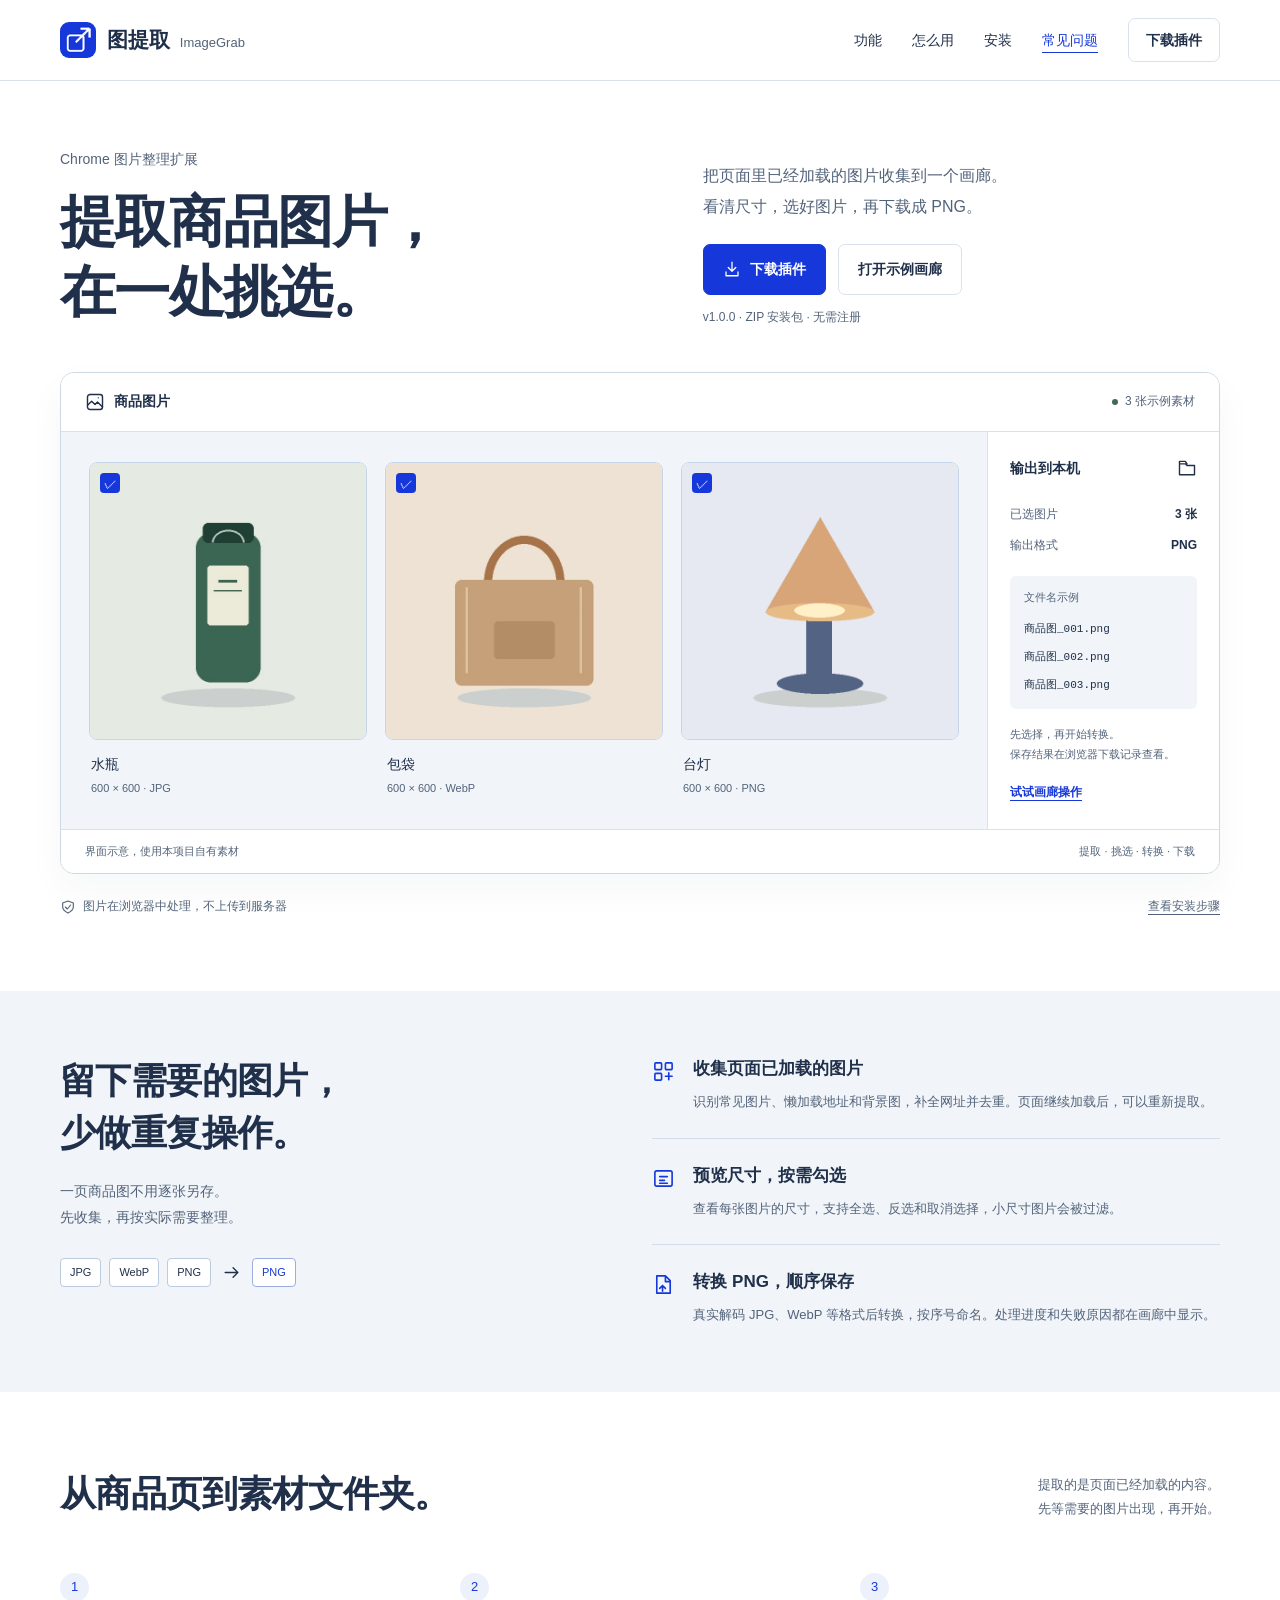
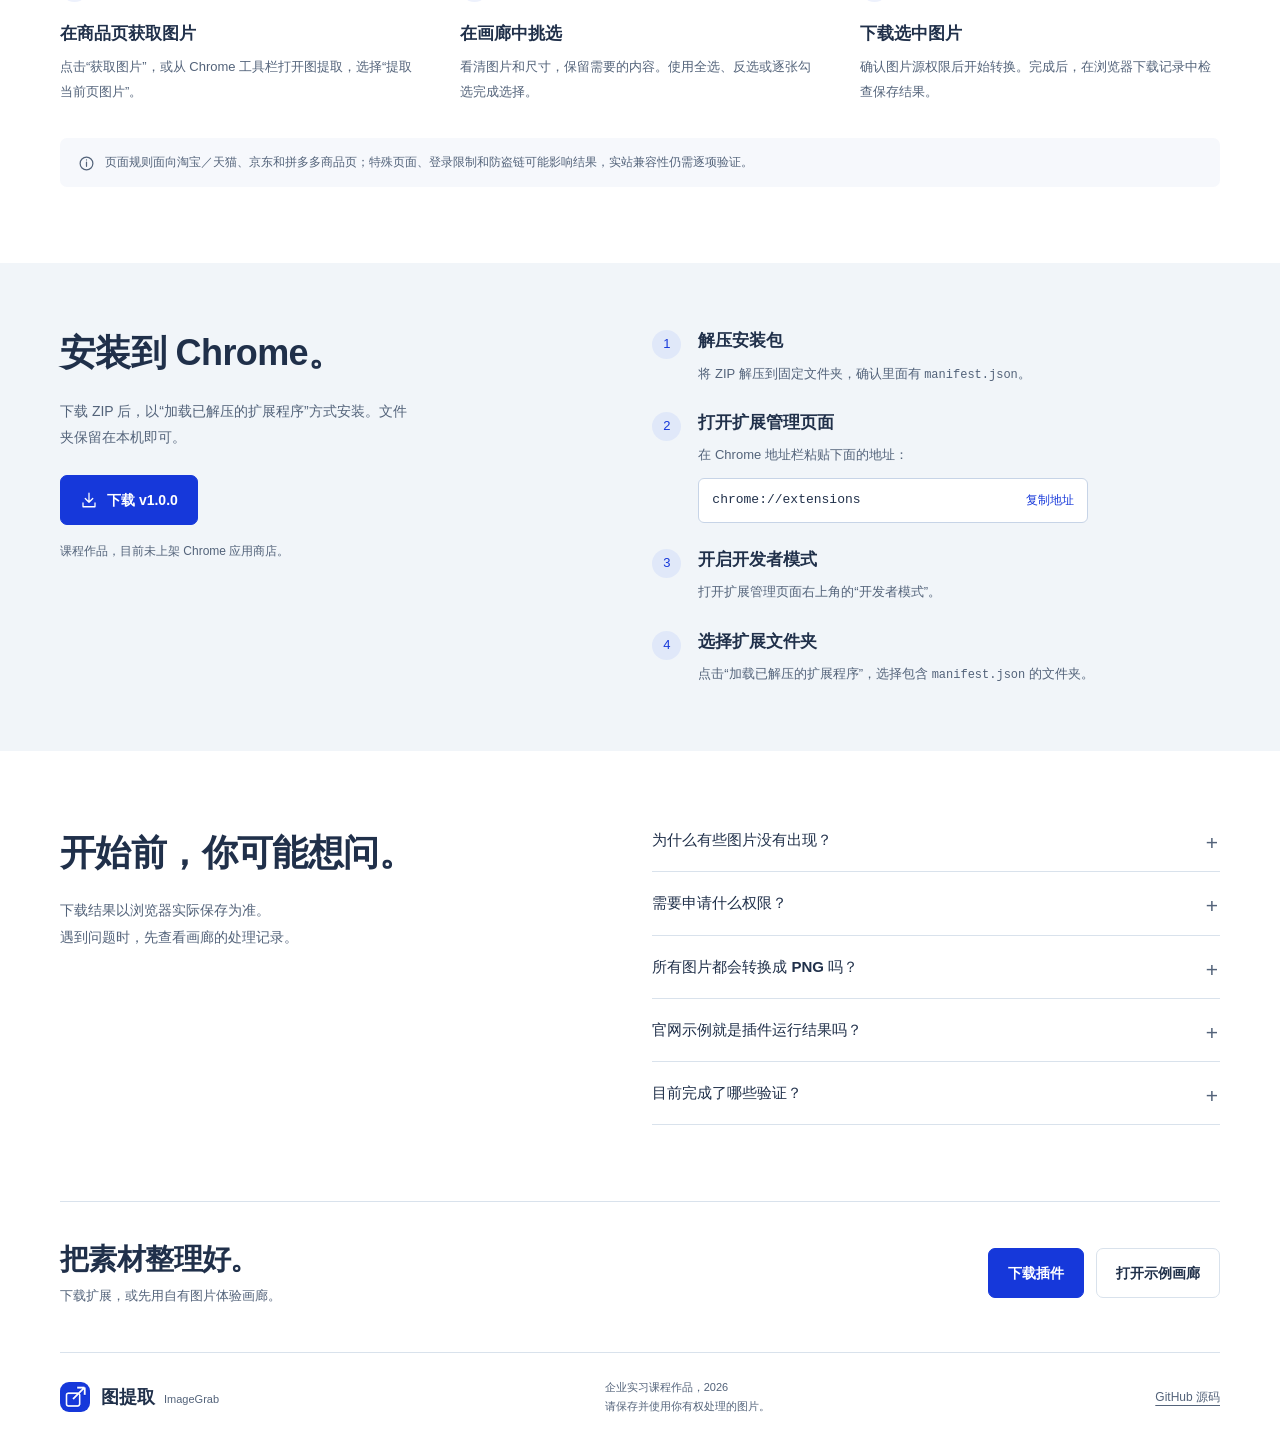
==== commit bd9b8da6: "design: refine ImageGrab website around the image workspace" ====
--- a/docs/index.html
+++ b/docs/index.html
@@ -1 +1,61 @@
-<!doctype html><html lang="zh-CN"><head><meta charset="UTF-8"><meta name="viewport" content="width=device-width,initial-scale=1"><meta name="description" content="图提取 ImageGrab，按需提取商品图片、集中预览并批量转换为PNG。Chrome本地扩展与课程作品。"><meta name="theme-color" content="#1638da"><title>图提取 ImageGrab · 商品图片，一次整理好</title><link rel="icon" href="assets/icon.png"><link rel="stylesheet" href="css/style.css"></head><body><header class="nav-shell"><nav class="nav wrap" aria-label="主导航"><a href="#" class="brand"><img src="assets/icon.png" width="39" height="39" alt=""><span>图提取<small>IMAGEGRAB</small></span></a><button id="menu-toggle" class="menu-toggle" aria-controls="nav-links" aria-expanded="false" aria-label="打开导航菜单">☰</button><div id="nav-links" class="nav-links"><a href="#features">核心功能</a><a href="#workflow">使用流程</a><a href="#install">安装步骤</a><a href="#faq">常见问题</a><a href="downloads/ImageGrab-v1.0.0.zip" download class="nav-download">下载插件 <span>↗</span></a></div></nav></header><main><section class="hero wrap"><div class="hero-copy"><p class="eyebrow"><span></span> FOR CHROME · 本地图片工具</p><h1>商品图片，<br><em>一次整理好。</em></h1><p class="lead">把分散的商品图片放进一个画廊。<br>选你需要的，下载成PNG，剩下的交给图提取。</p><div class="hero-actions"><a href="downloads/ImageGrab-v1.0.0.zip" download class="button primary">下载插件 <span>↓</span></a><a href="demo/index.html?demo=1" class="button secondary">体验示例画廊 <span>↗</span></a></div><p class="hero-note">无账号 · 不上传图片 · 适用于有权使用的商品素材</p></div><div class="hero-art" aria-label="图片整理界面示意"><div class="art-toolbar"><div><span class="dot"></span><span class="dot"></span><span class="dot"></span></div><span>我的商品图片</span><span class="art-count">已选 3</span></div><div class="art-grid"><div class="art-card bottle-card"><span class="check">✓</span><img src="assets/sample-bottle.jpg" alt="自有示例水瓶图片"><div><b>图片 01</b><span>PNG</span></div></div><div class="art-card bag-card"><span class="check">✓</span><img src="assets/sample-bag.webp" alt="自有示例包袋图片"><div><b>图片 02</b><span>PNG</span></div></div><div class="art-card lamp-card"><span class="check">✓</span><img src="assets/sample-lamp.png" alt="自有示例台灯图片"><div><b>图片 03</b><span>PNG</span></div></div></div><div class="art-bottom"><span>3 张图片，准备就绪</span><span class="art-button">下载选中 ↓</span></div><span class="art-label">界面示意 · 自有测试素材</span></div></section><div class="platform-strip"><div class="wrap"><span class="strip-label">面向商品图片整理</span><span>淘宝 / 天猫</span><i></i><span>京东</span><i></i><span>拼多多商家版</span><small>商品页规则已实现，实站兼容性待逐项验证</small></div></div><section id="features" class="section wrap"><div class="section-heading"><p class="eyebrow">01 / LESS CLICKING</p><h2>把重复操作，<br>变成一次选择。</h2><p>获取、挑选、转换、下载。<br>一个小工具，把素材整理的四步连起来。</p></div><div class="feature-grid"><article class="feature"><span class="feature-index">01</span><div class="feature-symbol">↘</div><h3>一键提取</h3><p>读取页面已加载的图片、懒加载地址与背景图，去重后集中展示。</p></article><article class="feature"><span class="feature-index">02</span><div class="feature-symbol">▦</div><h3>看清再选</h3><p>图片与尺寸一目了然。全选、反选或逐张勾选，过滤小尺寸图片。</p></article><article class="feature"><span class="feature-index">03</span><div class="feature-symbol">↔</div><h3>统一PNG</h3><p>JPG、WebP等图片实际解码转换。动态图片保存为静态帧。</p></article><article class="feature"><span class="feature-index">04</span><div class="feature-symbol">↓</div><h3>批量带走</h3><p>选中图片自动编号。显示处理进度和失败原因，方便重试。</p></article></div></section><section id="workflow" class="workflow-section"><div class="wrap workflow-layout"><div><p class="eyebrow">02 / PICK WHAT YOU NEED</p><h2>从商品页，<br>到你的素材文件夹。</h2><p class="workflow-intro">不用把整页图片全部保存。<br>先预览，再决定。</p><a class="text-link" href="demo/index.html?demo=1">用三张自有图片试一次 <span>↗</span></a></div><ol class="workflow-steps"><li><span>1</span><div><h3>打开商品页面</h3><p>等待需要的商品图片加载完成，点击右下角“获取图片”或工具栏插件按钮。</p></div></li><li><span>2</span><div><h3>挑选需要的图片</h3><p>在新画廊查看尺寸，勾选图片；不需要的小图和加载失败项可以取消。</p></div></li><li><span>3</span><div><h3>下载到本机</h3><p>确认选中图片源权限后开始转换。PNG下载交给浏览器，保存结果可在下载记录查看。</p></div></li></ol></div></section><section id="install" class="section wrap"><div class="section-heading install-heading"><p class="eyebrow">03 / READY IN FOUR STEPS</p><h2>本地安装，<br>四步开始。</h2><p>这是课程制作的Chrome扩展，<br>以加载已解压扩展的方式安装。</p></div><div class="install-grid"><article><span>01</span><h3>下载并解压</h3><p>下载插件ZIP，解压到一个固定文件夹。保留里面的manifest.json及其他文件。</p></article><article><span>02</span><h3>打开扩展页面</h3><p>在Chrome地址栏输入：</p><button id="copy-url" type="button" class="copy-box" aria-label="复制Chrome扩展页面地址"><code>chrome://extensions</code><b>复制</b></button></article><article><span>03</span><h3>打开开发者模式</h3><p>在扩展管理页面开启右上角的“开发者模式”。</p></article><article><span>04</span><h3>加载扩展文件夹</h3><p>点击“加载已解压的扩展程序”，选择解压后包含manifest.json的文件夹。</p></article></div><p id="copy-status" class="copy-status" role="status" aria-live="polite"></p></section><section id="faq" class="faq-section wrap"><div><p class="eyebrow">04 / BEFORE YOU START</p><h2>几个实际问题。</h2></div><div class="faq-list"><details><summary>所有商品图片都能下载吗？</summary><p>插件只能提取页面可见或已加载的图片地址。登录限制、图片防盗链、特殊页面结构或未加载图片可能影响结果；失败项会显示原因，可回到页面重新获取。</p></details><details><summary>图片会被上传到服务器吗？</summary><p>不会。图片在浏览器中提取和转换，画廊数据保存在扩展本机存储。下载时仅向图片原始地址请求文件。</p></details><details><summary>为什么需要确认图片源权限？</summary><p>商品图片可能来自独立图片域名。开始下载时，只请求选中图片源的访问权限，用于读取原图并转换PNG。</p></details><details><summary>现在验证了哪些内容？</summary><p id="verification-copy">9组核心检查与安装包校验通过。浏览器页面、扩展安装、三平台实站与正式发布仍待验证；网页示例不作为扩展运行证据。</p></details></div></section><section class="cta-section wrap"><div><p class="eyebrow">KEEP THE PICTURES. KEEP IT SIMPLE.</p><h2>下一份素材，<br>从这里开始。</h2></div><a href="downloads/ImageGrab-v1.0.0.zip" download class="button primary">下载图提取 v1.0.0 <span>↓</span></a></section></main><footer class="footer wrap"><a href="#" class="brand"><img src="assets/icon.png" width="32" height="32" alt=""><span>图提取<small>IMAGEGRAB</small></span></a><p>企业实习课程作品 · 2026<br>请保存并使用你有权处理的图片。</p><a id="repository-link" class="repo-link" href="https://github.com/aszz007/school-intership-imagegrab" target="_blank" rel="noopener noreferrer">查看 GitHub 源码 ↗</a></footer><script src="js/main.js"></script></body></html>+<!doctype html>
+<html lang="zh-CN">
+<head>
+  <meta charset="UTF-8">
+  <meta name="viewport" content="width=device-width,initial-scale=1">
+  <meta name="description" content="图提取 ImageGrab：提取商品页已经加载的图片，集中挑选，转换为PNG并下载到本机。">
+  <meta name="theme-color" content="#ffffff">
+  <title>图提取 ImageGrab · 商品图片整理工具</title>
+  <link rel="icon" href="assets/icon.png">
+  <link rel="stylesheet" href="css/style.css">
+</head>
+<body>
+  <a class="skip-link" href="#main">跳到主要内容</a>
+  <header class="nav-shell">
+    <nav class="nav wrap" aria-label="主导航">
+      <a class="brand" href="#" aria-label="图提取首页"><img src="assets/icon.png" width="36" height="36" alt=""><span>图提取 <small>ImageGrab</small></span></a>
+      <button id="menu-toggle" class="menu-toggle" type="button" aria-controls="nav-links" aria-expanded="false" aria-label="打开导航菜单"><span></span><span></span></button>
+      <div id="nav-links" class="nav-links">
+        <a href="#features">功能</a><a href="#workflow">怎么用</a><a href="#install">安装</a><a href="#faq">常见问题</a>
+        <a href="downloads/ImageGrab-v1.0.0.zip" download class="nav-download">下载插件</a>
+      </div>
+    </nav>
+  </header>
+  <main id="main">
+    <section class="hero wrap" aria-labelledby="hero-title">
+      <div class="hero-heading">
+        <div><p class="product-type">Chrome 图片整理扩展</p><h1 id="hero-title">提取商品图片，<br>在一处挑选。</h1></div>
+        <div class="hero-intro"><p>把页面里已经加载的图片收集到一个画廊。<br class="desktop-break">看清尺寸，选好图片，再下载成 PNG。</p><div class="hero-actions"><a href="downloads/ImageGrab-v1.0.0.zip" download class="button primary"><svg viewBox="0 0 24 24" aria-hidden="true"><path d="M12 3v12m-5-5 5 5 5-5M4 16v5h16v-5"/></svg>下载插件</a><a href="demo/index.html?demo=1" class="button secondary">打开示例画廊</a></div><p class="download-note">v1.0.0 · ZIP 安装包 · 无需注册</p></div>
+      </div>
+      <figure class="workspace-preview" aria-label="商品图片整理界面示意">
+        <div class="workspace-header"><span class="workspace-name"><svg viewBox="0 0 24 24" aria-hidden="true"><rect x="3" y="3" width="18" height="18" rx="3"/><path d="m3 16 5-5 4 4 3-3 6 6M16 7h.01"/></svg>商品图片</span><span class="workspace-status"><span></span>3 张示例素材</span></div>
+        <div class="workspace-body">
+          <div class="contact-sheet">
+            <div class="photo-item"><div class="photo"><span class="photo-selected" aria-hidden="true">✓</span><img src="assets/sample-bottle.jpg" width="600" height="600" alt="自有示例：绿色水瓶"></div><div class="photo-meta"><span>水瓶</span><small>600 × 600 · JPG</small></div></div>
+            <div class="photo-item"><div class="photo"><span class="photo-selected" aria-hidden="true">✓</span><img src="assets/sample-bag.webp" width="600" height="600" alt="自有示例：棕色包袋"></div><div class="photo-meta"><span>包袋</span><small>600 × 600 · WebP</small></div></div>
+            <div class="photo-item"><div class="photo"><span class="photo-selected" aria-hidden="true">✓</span><img src="assets/sample-lamp.png" width="600" height="600" alt="自有示例：台灯"></div><div class="photo-meta"><span>台灯</span><small>600 × 600 · PNG</small></div></div>
+          </div>
+          <aside class="export-preview" aria-label="导出信息示意"><div class="export-title"><span>输出到本机</span><svg viewBox="0 0 24 24" aria-hidden="true"><path d="M3 7h7l2 2h9v11H3ZM3 7V4h7l2 3"/></svg></div><dl><div><dt>已选图片</dt><dd>3 张</dd></div><div><dt>输出格式</dt><dd>PNG</dd></div></dl><div class="file-preview"><span>文件名示例</span><code>商品图_001.png<br>商品图_002.png<br>商品图_003.png</code></div><p>先选择，再开始转换。<br>保存结果在浏览器下载记录查看。</p><a href="demo/index.html?demo=1" class="preview-link">试试画廊操作</a></aside>
+        </div>
+        <figcaption><span>界面示意，使用本项目自有素材</span><span>提取 · 挑选 · 转换 · 下载</span></figcaption>
+      </figure>
+      <div class="hero-footnote"><span><svg viewBox="0 0 24 24" aria-hidden="true"><path d="m12 3 8 3v6c0 5-8 9-8 9s-8-4-8-9V6Z"/><path d="m8 12 3 3 5-6"/></svg>图片在浏览器中处理，不上传到服务器</span><a href="#install">查看安装步骤</a></div>
+    </section>
+    <section id="features" class="features-section" aria-labelledby="features-title">
+      <div class="wrap features-layout"><div class="section-intro"><h2 id="features-title">留下需要的图片，<br>少做重复操作。</h2><p>一页商品图不用逐张另存。<br>先收集，再按实际需要整理。</p><div class="source-formats"><span>JPG</span><span>WebP</span><span>PNG</span><svg viewBox="0 0 24 24" aria-hidden="true"><path d="M4 12h16m-6-6 6 6-6 6"/></svg><strong>PNG</strong></div></div>
+        <div class="feature-list"><article><svg viewBox="0 0 24 24" aria-hidden="true"><rect x="3" y="3" width="7" height="7" rx="1"/><rect x="14" y="3" width="7" height="7" rx="1"/><rect x="3" y="14" width="7" height="7" rx="1"/><path d="M14 17h7m-3.5-3.5v7"/></svg><div><h3>收集页面已加载的图片</h3><p>识别常见图片、懒加载地址和背景图，补全网址并去重。页面继续加载后，可以重新提取。</p></div></article><article><svg viewBox="0 0 24 24" aria-hidden="true"><rect x="3" y="4" width="18" height="16" rx="2"/><path d="M8 10h8m-8 4h5m-5 3h8"/></svg><div><h3>预览尺寸，按需勾选</h3><p>查看每张图片的尺寸，支持全选、反选和取消选择，小尺寸图片会被过滤。</p></div></article><article><svg viewBox="0 0 24 24" aria-hidden="true"><path d="M7 3h7l5 5v13H5V3Zm7 0v6h5M8 16l3-3 3 3m-3-3v6"/></svg><div><h3>转换 PNG，顺序保存</h3><p>真实解码 JPG、WebP 等格式后转换，按序号命名。处理进度和失败原因都在画廊中显示。</p></div></article></div>
+      </div>
+    </section>
+    <section id="workflow" class="section wrap" aria-labelledby="workflow-title">
+      <div class="section-heading"><h2 id="workflow-title">从商品页到素材文件夹。</h2><p>提取的是页面已经加载的内容。<br>先等需要的图片出现，再开始。</p></div>
+      <ol class="workflow-steps"><li><span class="step-number">1</span><h3>在商品页获取图片</h3><p>点击“获取图片”，或从 Chrome 工具栏打开图提取，选择“提取当前页图片”。</p></li><li><span class="step-number">2</span><h3>在画廊中挑选</h3><p>看清图片和尺寸，保留需要的内容。使用全选、反选或逐张勾选完成选择。</p></li><li><span class="step-number">3</span><h3>下载选中图片</h3><p>确认图片源权限后开始转换。完成后，在浏览器下载记录中检查保存结果。</p></li></ol>
+      <div class="workflow-note"><svg viewBox="0 0 24 24" aria-hidden="true"><circle cx="12" cy="12" r="9"/><path d="M12 10v6m0-9h.01"/></svg><p>页面规则面向淘宝／天猫、京东和拼多多商品页；特殊页面、登录限制和防盗链可能影响结果，实站兼容性仍需逐项验证。</p></div>
+    </section>
+    <section id="install" class="install-section" aria-labelledby="install-title"><div class="wrap install-layout"><div class="section-intro"><h2 id="install-title">安装到 Chrome。</h2><p>下载 ZIP 后，以“加载已解压的扩展程序”方式安装。文件夹保留在本机即可。</p><a href="downloads/ImageGrab-v1.0.0.zip" download class="button primary"><svg viewBox="0 0 24 24" aria-hidden="true"><path d="M12 3v12m-5-5 5 5 5-5M4 16v5h16v-5"/></svg>下载 v1.0.0</a><p class="install-caption">课程作品，目前未上架 Chrome 应用商店。</p></div><ol class="install-steps"><li><span class="step-number">1</span><div><h3>解压安装包</h3><p>将 ZIP 解压到固定文件夹，确认里面有 <code>manifest.json</code>。</p></div></li><li><span class="step-number">2</span><div><h3>打开扩展管理页面</h3><p>在 Chrome 地址栏粘贴下面的地址：</p><button id="copy-url" type="button" class="copy-box" aria-label="复制Chrome扩展页面地址"><code>chrome://extensions</code><span>复制地址</span></button><p id="copy-status" class="copy-status" role="status" aria-live="polite"></p></div></li><li><span class="step-number">3</span><div><h3>开启开发者模式</h3><p>打开扩展管理页面右上角的“开发者模式”。</p></div></li><li><span class="step-number">4</span><div><h3>选择扩展文件夹</h3><p>点击“加载已解压的扩展程序”，选择包含 <code>manifest.json</code> 的文件夹。</p></div></li></ol></div></section>
+    <section id="faq" class="section wrap faq-layout" aria-labelledby="faq-title"><div class="section-intro"><h2 id="faq-title">开始前，你可能想问。</h2><p>下载结果以浏览器实际保存为准。<br>遇到问题时，先查看画廊的处理记录。</p></div><div class="faq-list"><details><summary>为什么有些图片没有出现？</summary><p>插件读取页面已加载的图片地址。未加载内容、登录限制或特殊页面结构可能导致缺图。回到商品页，等待图片显示后重新获取。</p></details><details><summary>需要申请什么权限？</summary><p>下载时只请求选中图片源的访问权限，用于读取原图并转换 PNG。画廊会保存在扩展本机存储；图片不会上传到本项目服务器。</p></details><details><summary>所有图片都会转换成 PNG 吗？</summary><p>支持浏览器能解码的常见图片格式。动态图片保存为静态帧；小于100×100像素、文件过大、来源不支持或读取失败的图片会被跳过并给出原因。</p></details><details><summary>官网示例就是插件运行结果吗？</summary><p>示例画廊使用三张自有图片，供体验选择和转换流程。它明确标注为“非扩展运行”，不能代替 Chrome 扩展的实际运行截图或电商站点验证。</p></details><details><summary>目前完成了哪些验证？</summary><p id="verification-copy">9组核心检查和安装包校验通过，GitHub Pages官网与ZIP下载已实际核验。真实Chrome扩展、实站兼容性和PNG文件保存仍待验证，未把单元测试当成实机验收。</p></details></div></section>
+    <section class="download-section wrap" aria-label="获取插件"><div><h2>把素材整理好。</h2><p>下载扩展，或先用自有图片体验画廊。</p></div><div class="hero-actions"><a href="downloads/ImageGrab-v1.0.0.zip" download class="button primary">下载插件</a><a href="demo/index.html?demo=1" class="button secondary">打开示例画廊</a></div></section>
+  </main>
+  <footer class="footer wrap"><a class="brand" href="#"><img src="assets/icon.png" width="30" height="30" alt=""><span>图提取 <small>ImageGrab</small></span></a><p>企业实习课程作品，2026<br>请保存并使用你有权处理的图片。</p><a id="repository-link" class="repo-link" href="https://github.com/aszz007/school-intership-imagegrab" target="_blank" rel="noopener noreferrer">GitHub 源码</a></footer>
+  <script src="js/main.js"></script>
+</body>
+</html>
--- a/docs/css/style.css
+++ b/docs/css/style.css
@@ -1 +1,223 @@
-:root{--blue:#1638da;--ink:#17203a;--muted:#6b7388;--paper:#f8f8f2;--line:#dedfe7;--radius:18px;--space:24px}*{box-sizing:border-box}html{scroll-behavior:smooth;scroll-padding-top:90px}body{margin:0;background:var(--paper);font:15px/1.75 -apple-system,BlinkMacSystemFont,"PingFang SC","Microsoft YaHei",system-ui,sans-serif;color:var(--ink)}button,a{touch-action:manipulation}button{font-family:inherit;cursor:pointer}a{color:inherit;text-decoration:none}a:focus-visible,button:focus-visible,summary:focus-visible{outline:3px solid #e9a642;outline-offset:5px}.wrap{width:min(1180px,calc(100% - 64px));margin:auto}.nav-shell{position:sticky;top:0;z-index:10;border-bottom:1px solid #dedfe790;background:#f8f8f2ed;backdrop-filter:blur(14px)}.nav{height:84px;display:flex;align-items:center;justify-content:space-between}.brand{display:flex;align-items:center;gap:10px;font-weight:750;font-size:21px}.brand img{border-radius:11px}.brand small{display:block;font-size:8px;letter-spacing:2.6px;line-height:1.15;color:var(--muted)}.nav-links{display:flex;align-items:center;gap:30px;font-size:12px;font-weight:600}.nav-links a{padding:10px 0}.nav-links a:hover,.nav-links a.active{color:var(--blue)}.nav-links .nav-download{padding:10px 17px;border:1px solid var(--ink);border-radius:8px;display:flex;gap:26px}.menu-toggle{display:none;border:1px solid var(--line);background:transparent;border-radius:8px;width:42px;height:42px;font-size:21px}.hero{display:grid;grid-template-columns:1fr 1fr;align-items:center;gap:46px;min-height:626px;padding-top:65px;padding-bottom:83px}.eyebrow{font-size:10px;letter-spacing:1.7px;font-weight:700;color:var(--blue);margin:0 0 23px;line-height:1.4}.eyebrow>span{display:inline-block;width:6px;height:6px;background:var(--blue);border-radius:50%;vertical-align:middle;margin-right:7px}h1{font-size:clamp(44px,5.7vw,74px);font-weight:750;letter-spacing:-3.5px;line-height:1.18;margin:0 0 27px}h1 em{font-style:normal;color:var(--blue)}.lead{font-size:16px;color:var(--muted);line-height:1.9;margin:0 0 31px}.hero-actions{display:flex;align-items:center;gap:12px;flex-wrap:wrap}.button{display:inline-flex;align-items:center;justify-content:space-between;gap:30px;min-height:52px;padding:14px 21px;border:1px solid var(--line);border-radius:9px;font-size:13px;font-weight:650;transition:transform .2s,background .2s}.button:hover{transform:translateY(-2px)}.primary{color:#fff;background:var(--blue);border-color:var(--blue)}.primary:hover{background:#102cab}.secondary{background:white}.hero-note{font-size:10px;color:#788199;letter-spacing:.1px;margin:16px 0 0}.hero-art{position:relative;background:#fff;border:1px solid #d9deee;border-radius:17px;box-shadow:0 22px 56px #15398d13;transform:rotate(2deg);padding:18px;width:100%;margin-top:17px}.art-toolbar{display:flex;justify-content:space-between;align-items:center;font-size:11px;color:var(--muted);padding-bottom:18px}.art-toolbar>div{display:flex;gap:5px}.dot{width:5px;height:5px;border-radius:50%;background:#d4d9e6}.art-count{background:#edf0ff;color:var(--blue);padding:4px 9px;border-radius:6px;font-size:10px}.art-grid{display:grid;grid-template-columns:repeat(3,minmax(0,1fr));gap:9px}.art-card{border:1px solid #d9e0f4;border-radius:10px;background:#f4f4f0;position:relative;overflow:hidden;min-width:0}.art-card img{width:100%;aspect-ratio:1/1.38;object-fit:cover;display:block}.art-card .check{position:absolute;top:8px;left:8px;background:var(--blue);color:white;width:16px;height:16px;display:grid;place-items:center;border-radius:4px;font-size:10px}.art-card>div{padding:9px;display:flex;justify-content:space-between;gap:5px;align-items:center;background:white;font-size:9px}.art-card b{font-weight:600}.art-card>div span{font-size:8px;color:var(--muted)}.art-bottom{display:flex;align-items:center;justify-content:space-between;font-size:10px;color:var(--muted);margin-top:18px}.art-button{background:var(--blue);color:white;padding:8px 15px;border-radius:6px}.art-label{position:absolute;bottom:-26px;left:0;font-size:9px;color:#7b839a;letter-spacing:.4px}.platform-strip{background:white;border-top:1px solid var(--line);border-bottom:1px solid var(--line)}.platform-strip>.wrap{display:flex;align-items:center;gap:24px;padding-top:22px;padding-bottom:22px;font-size:12px;font-weight:600;flex-wrap:wrap}.strip-label{font-size:10px;color:#7c8496;letter-spacing:1px;margin-right:9px}.platform-strip i{width:3px;height:3px;border-radius:50%;background:#bfc3cf}.platform-strip small{font-size:10px;font-weight:400;color:#828a9b;margin-left:auto}.section{padding-top:94px;padding-bottom:96px}.section-heading{display:grid;grid-template-columns:1fr 1fr;column-gap:30px;align-items:end;margin-bottom:43px}.section-heading .eyebrow{grid-column:1/-1;margin-bottom:17px}h2{font-size:clamp(30px,3.5vw,43px);line-height:1.25;letter-spacing:-1.8px;margin:0;font-weight:700}.section-heading>p:last-child{font-size:13px;color:var(--muted);line-height:1.9;justify-self:end;max-width:400px;margin:0 0 4px}.feature-grid{display:grid;grid-template-columns:repeat(4,minmax(0,1fr));gap:18px}.feature{background:white;border:1px solid var(--line);border-radius:var(--radius);padding:26px 23px;position:relative;transition:transform .2s,box-shadow .2s}.feature:hover{transform:translateY(-4px);box-shadow:0 10px 30px #172e6310}.feature-index{position:absolute;top:21px;right:21px;color:#a2a8b5;font-size:10px}.feature-symbol{font-size:30px;color:var(--blue);line-height:1;margin-bottom:35px}.feature h3{font-size:17px;margin:0 0 10px}.feature p{font-size:12px;color:var(--muted);line-height:1.9;margin:0}.workflow-section{background:#e9edfa;border-top:1px solid #dce1f1;border-bottom:1px solid #dce1f1}.workflow-layout{display:grid;grid-template-columns:1fr 1fr;gap:65px;padding-top:77px;padding-bottom:80px}.workflow-intro{font-size:13px;line-height:1.9;color:#626e8a;margin:25px 0 25px}.text-link{font-size:12px;display:inline-flex;gap:35px;font-weight:650;color:var(--blue);border-bottom:1px solid #8da0f5;padding:8px 0}.workflow-steps{list-style:none;padding:0;margin:0;display:flex;flex-direction:column;gap:29px}.workflow-steps li{display:flex;align-items:flex-start;gap:20px}.workflow-steps li>span{width:34px;height:34px;flex:none;border:1px solid #b9c5e9;border-radius:50%;display:grid;place-items:center;font-size:12px;color:var(--blue);margin-top:3px}.workflow-steps h3{font-size:17px;margin:0 0 5px}.workflow-steps p{font-size:12px;color:#626e8a;margin:0;line-height:1.9}.install-grid{display:grid;grid-template-columns:repeat(4,minmax(0,1fr));gap:25px}.install-grid article{border-top:2px solid var(--ink);padding-top:21px;min-width:0}.install-grid article>span{font-size:11px;color:var(--blue);font-weight:700}.install-grid h3{font-size:16px;margin:13px 0 11px}.install-grid p{font-size:12px;color:var(--muted);line-height:1.9;margin:0}.copy-box{display:flex;align-items:center;gap:8px;justify-content:space-between;border:1px solid #d4dbef;background:#fff;padding:9px;border-radius:6px;margin-top:12px;width:100%;color:var(--blue)}.copy-box code{font-size:10px;overflow-wrap:anywhere}.copy-box b{font-size:9px;white-space:nowrap}.copy-status{min-height:20px;font-size:11px;color:var(--blue);margin-bottom:0}.faq-section{display:grid;grid-template-columns:1fr 1.3fr;gap:65px;border-top:1px solid var(--line);padding-top:68px;padding-bottom:80px}.faq-list details{border-bottom:1px solid #d9dce6;padding:0 0 18px;margin-bottom:18px}.faq-list summary{font-size:14px;cursor:pointer;font-weight:600;line-height:1.8;list-style:none;position:relative;padding-right:24px}.faq-list summary::after{content:'+';position:absolute;right:0;color:var(--blue);font-size:18px}.faq-list details[open] summary::after{content:'−'}.faq-list p{font-size:12px;color:var(--muted);line-height:1.9;margin:13px 0 0}.cta-section{border-top:1px solid var(--line);padding-top:55px;padding-bottom:65px;display:flex;justify-content:space-between;align-items:center;gap:25px}.cta-section .eyebrow{font-size:9px}.cta-section h2{font-size:38px}.footer{border-top:1px solid var(--line);padding-top:27px;padding-bottom:32px;display:flex;align-items:center;justify-content:space-between;gap:20px}.footer .brand{font-size:17px}.footer p{font-size:10px;color:var(--muted);margin:0}.repo-pending,.repo-link{font-size:11px;color:var(--muted)}.repo-link:hover{color:var(--blue)}.reveal{transition:opacity .5s,transform .5s}.reveal.waiting{opacity:0;transform:translateY(16px)}@media(max-width:1050px){.nav-links{gap:20px}.hero{gap:25px;min-height:580px}.hero h1{font-size:clamp(46px,5.9vw,63px)}.feature-grid{grid-template-columns:repeat(2,minmax(0,1fr))}.install-grid{grid-template-columns:repeat(2,minmax(0,1fr));row-gap:30px}.platform-strip small{width:100%;margin-left:0}.hero-art{padding:14px}.hero-actions .button{gap:14px;padding:13px 15px}}@media(max-width:767px){.wrap{width:calc(100% - 36px)}.nav{height:72px}.brand{font-size:18px}.menu-toggle{display:block}.nav-links{display:none;position:absolute;left:18px;right:18px;top:72px;padding:18px;background:#fff;border:1px solid var(--line);border-radius:0 0 12px 12px;box-shadow:0 18px 30px #17203a12;flex-direction:column;align-items:stretch;gap:6px}.nav-links.open{display:flex}.nav-links>a{padding:10px 8px}.nav-links .nav-download{margin-top:5px}.hero{grid-template-columns:1fr;padding-top:44px;padding-bottom:56px;gap:36px;min-height:auto}.hero h1{font-size:clamp(42px,10vw,65px);letter-spacing:-2px;margin-bottom:20px}.hero .eyebrow{font-size:9px;margin-bottom:18px}.lead{font-size:14px;line-height:1.9;margin-bottom:25px}.hero-note{font-size:9px}.hero-art{transform:rotate(0);margin:0 3px;width:calc(100% - 6px)}.art-card img{aspect-ratio:1/1.15}.hero-actions .button{font-size:12px;gap:12px;min-height:48px}.platform-strip>.wrap{gap:12px;font-size:10px;padding:18px 0}.strip-label{width:100%;font-size:9px;margin:0}.platform-strip small{font-size:9px}.section{padding-top:59px;padding-bottom:58px}.section-heading{grid-template-columns:1fr;gap:20px;margin-bottom:30px}.section-heading>p:last-child{justify-self:start;font-size:12px}.section-heading .eyebrow{margin:0}.feature-grid{grid-template-columns:1fr;gap:14px}.feature{padding:24px}.feature-symbol{margin-bottom:24px}.workflow-layout{grid-template-columns:1fr;padding-top:53px;padding-bottom:52px;gap:35px}.workflow-intro{margin:22px 0 13px}.workflow-steps{gap:24px}.install-grid{grid-template-columns:1fr;gap:25px}.copy-box{max-width:290px;padding:12px}.copy-box code{font-size:12px}.faq-section{grid-template-columns:1fr;gap:32px;padding-top:49px;padding-bottom:43px}.cta-section{flex-direction:column;align-items:flex-start;padding-top:40px;padding-bottom:46px}.cta-section h2{font-size:34px}.footer{flex-wrap:wrap;padding-top:24px;padding-bottom:25px;gap:17px}.footer .repo-pending,.footer .repo-link{width:100%;font-size:10px}h2{letter-spacing:-1.1px}}@media(prefers-reduced-motion:reduce){html{scroll-behavior:auto}*{transition:none!important}.reveal.waiting{opacity:1;transform:none}}
+:root {
+  --brand: #1638da;
+  --ink: #20304a;
+  --muted: #53637a;
+  --paper: #ffffff;
+  --surface: #f1f5f9;
+  --line: #d9e2ec;
+}
+* { box-sizing: border-box; }
+html { scroll-behavior: smooth; scroll-padding-top: 100px; }
+body { margin: 0; background: var(--paper); color: var(--ink); font: 16px/1.75 "PingFang SC", "Microsoft YaHei", -apple-system, BlinkMacSystemFont, sans-serif; }
+a { color: inherit; text-decoration: none; }
+button { font: inherit; color: inherit; cursor: pointer; }
+a, button, summary { touch-action: manipulation; }
+a:focus-visible, button:focus-visible, summary:focus-visible { outline: 3px solid #1638da; outline-offset: 5px; }
+svg { width: 20px; height: 20px; fill: none; stroke: currentColor; stroke-width: 1.7; stroke-linecap: round; stroke-linejoin: round; flex: none; }
+h1, h2, h3, p { margin-top: 0; }
+h1, h2 { text-wrap: balance; }
+.wrap { width: min(1160px, calc(100% - 64px)); margin-inline: auto; }
+.skip-link { position: fixed; top: 8px; left: 16px; padding: 10px 18px; background: var(--brand); color: white; z-index: 30; transform: translateY(-160%); }
+.skip-link:focus { transform: translateY(0); }
+.nav-shell { background: #fff; border-bottom: 1px solid var(--line); position: sticky; top: 0; z-index: 20; }
+.nav { min-height: 80px; display: flex; align-items: center; justify-content: space-between; gap: 20px; }
+.brand { display: inline-flex; align-items: center; gap: 11px; font-size: 21px; font-weight: 700; flex: none; }
+.brand img { border-radius: 9px; }
+.brand small { font-size: 13px; font-weight: 450; color: var(--muted); margin-left: 4px; }
+.nav-links { display: flex; align-items: center; gap: 30px; font-size: 14px; }
+.nav-links > a { padding: 8px 0; }
+.nav-links > a:hover, .nav-links > a.active { color: var(--brand); }
+.nav-links > a.active { text-decoration: underline; text-underline-offset: 7px; }
+.nav-links .nav-download { padding: 9px 17px; border: 1px solid var(--line); border-radius: 7px; font-weight: 600; }
+.menu-toggle { display: none; padding: 12px; width: 44px; height: 44px; border: 1px solid var(--line); background: white; border-radius: 7px; }
+.menu-toggle span { display: block; height: 2px; background: var(--ink); margin: 4px 0; }
+.hero { padding-top: 66px; padding-bottom: 36px; }
+.hero-heading { display: grid; grid-template-columns: 1.15fr 1fr; gap: 48px; align-items: end; margin-bottom: 44px; }
+.product-type { font-size: 14px; color: var(--muted); margin-bottom: 15px; }
+h1 { font-size: clamp(40px, 4.6vw, 56px); line-height: 1.26; letter-spacing: -1.7px; font-weight: 650; margin: 0; }
+.hero-intro > p:first-child { font-size: 16px; line-height: 1.9; color: var(--muted); margin-bottom: 22px; }
+.hero-actions { display: flex; flex-wrap: wrap; align-items: center; gap: 12px; }
+.button { display: inline-flex; align-items: center; justify-content: center; gap: 9px; border: 1px solid var(--line); border-radius: 7px; padding: 12px 19px; min-height: 48px; font-size: 14px; font-weight: 600; transition: background-color 160ms, border-color 160ms; }
+.button.primary { color: white; background: var(--brand); border-color: var(--brand); }
+.button.primary:hover { background: #102db8; border-color: #102db8; }
+.button.secondary { background: #fff; }
+.button.secondary:hover { background: var(--surface); border-color: #a9bbd1; }
+.button svg { width: 18px; height: 18px; }
+.download-note { font-size: 12px; color: var(--muted); margin: 12px 0 0; }
+.workspace-preview { margin: 0; border: 1px solid #cdd8e5; border-radius: 14px; overflow: hidden; box-shadow: 0 15px 38px #23354c0a; background: var(--surface); }
+.workspace-header { min-height: 59px; padding: 15px 24px; display: flex; justify-content: space-between; align-items: center; gap: 16px; border-bottom: 1px solid var(--line); background: #fff; font-size: 14px; }
+.workspace-name { display: inline-flex; gap: 9px; align-items: center; font-weight: 600; }
+.workspace-status { display: inline-flex; gap: 7px; align-items: center; font-size: 12px; color: var(--muted); }
+.workspace-status > span { width: 6px; height: 6px; border-radius: 50%; background: #476856; }
+.workspace-body { display: grid; grid-template-columns: minmax(0, 1fr) 232px; min-width: 0; }
+.contact-sheet { padding: 28px; display: grid; grid-template-columns: repeat(3, minmax(0, 1fr)); gap: 18px; align-items: center; min-width: 0; }
+.photo-item { min-width: 0; }
+.photo { border: 1px solid #c6d5e8; position: relative; border-radius: 8px; overflow: hidden; background: #fff; }
+.photo > img { width: 100%; height: auto; display: block; aspect-ratio: 1; object-fit: contain; }
+.photo-selected { position: absolute; top: 10px; left: 10px; border-radius: 4px; height: 20px; width: 20px; display: grid; place-items: center; background: var(--brand); color: white; font-size: 13px; }
+.photo-meta { display: flex; flex-direction: column; align-items: flex-start; gap: 2px; padding: 12px 2px 0; font-size: 14px; }
+.photo-meta small { color: var(--muted); font-size: 11px; }
+.export-preview { padding: 24px 22px; background: #fff; border-left: 1px solid var(--line); min-width: 0; }
+.export-title { display: flex; justify-content: space-between; align-items: center; gap: 10px; font-size: 14px; font-weight: 600; }
+.export-preview dl { margin: 24px 0 20px; font-size: 12px; }
+.export-preview dl > div { display: flex; justify-content: space-between; gap: 12px; margin: 10px 0; }
+.export-preview dt { color: var(--muted); }
+.export-preview dd { margin: 0; font-weight: 600; }
+.file-preview { padding: 12px 14px; background: var(--surface); border-radius: 6px; }
+.file-preview > span { font-size: 11px; color: var(--muted); display: block; margin-bottom: 6px; }
+.file-preview code { font: 11px/1.9 Consolas, monospace; overflow-wrap: anywhere; }
+.export-preview p { margin: 16px 0 12px; font-size: 11px; color: var(--muted); line-height: 1.8; }
+.preview-link { color: var(--brand); font-size: 12px; font-weight: 600; text-decoration: underline; text-underline-offset: 4px; }
+.workspace-preview figcaption { display: flex; justify-content: space-between; flex-wrap: wrap; gap: 8px 16px; padding: 12px 24px; border-top: 1px solid var(--line); color: var(--muted); font-size: 11px; background: #fff; }
+.hero-footnote { display: flex; justify-content: space-between; align-items: center; gap: 15px; margin-top: 22px; color: var(--muted); font-size: 12px; }
+.hero-footnote > span { display: inline-flex; align-items: center; gap: 7px; }
+.hero-footnote svg { width: 16px; height: 16px; }
+.hero-footnote a { text-decoration: underline; text-underline-offset: 4px; flex: none; }
+.features-section { margin-top: 38px; padding: 64px 0; background: var(--surface); }
+.features-layout { display: grid; grid-template-columns: 1fr 1.13fr; gap: 90px; }
+h2 { font-size: clamp(28px, 3vw, 36px); font-weight: 600; line-height: 1.45; letter-spacing: -.6px; margin-bottom: 18px; }
+.section-intro > p { font-size: 14px; color: var(--muted); line-height: 1.9; max-width: 360px; margin-bottom: 24px; }
+.source-formats { display: flex; flex-wrap: wrap; align-items: center; gap: 8px; margin-top: 27px; font-size: 11px; }
+.source-formats > span, .source-formats > strong { padding: 4px 9px; border: 1px solid #bbcbe0; border-radius: 4px; background: #fff; font-weight: 500; }
+.source-formats > strong { color: var(--brand); border-color: #9baedf; }
+.source-formats svg { width: 19px; height: 19px; margin: 0 3px; }
+.feature-list article { display: flex; align-items: flex-start; gap: 18px; padding: 23px 0; border-bottom: 1px solid #d3dce8; }
+.feature-list article:first-child { padding-top: 0; }
+.feature-list article:last-child { padding-bottom: 0; border-bottom: 0; }
+.feature-list article > svg { color: var(--brand); margin-top: 5px; width: 23px; height: 23px; }
+h3 { font-size: 17px; font-weight: 600; line-height: 1.6; margin-bottom: 7px; }
+.feature-list p { margin: 0; font-size: 13px; line-height: 1.95; color: var(--muted); }
+.section { padding-top: 76px; padding-bottom: 76px; }
+.section-heading { display: flex; justify-content: space-between; gap: 30px; align-items: start; margin-bottom: 34px; }
+.section-heading h2 { max-width: 620px; }
+.section-heading > p { color: var(--muted); font-size: 13px; line-height: 1.9; margin: 5px 0 0; }
+.workflow-steps { list-style: none; padding: 0; margin: 0; display: grid; grid-template-columns: repeat(3, minmax(0, 1fr)); gap: 40px; }
+.step-number { font-size: 13px; color: var(--brand); width: 29px; height: 29px; border-radius: 50%; background: #edf1fc; display: inline-grid; place-items: center; flex: none; }
+.workflow-steps .step-number { margin-bottom: 18px; }
+.workflow-steps p { color: var(--muted); font-size: 13px; line-height: 1.95; margin: 0; }
+.workflow-note { display: flex; gap: 10px; align-items: start; background: #f6f8fc; margin-top: 33px; padding: 14px 18px; border-radius: 7px; }
+.workflow-note svg { color: var(--muted); width: 17px; height: 17px; margin-top: 3px; }
+.workflow-note p { color: var(--muted); font-size: 12px; line-height: 1.8; margin: 0; }
+.install-section { padding: 64px 0; background: #f1f5f9; }
+.install-layout { display: grid; grid-template-columns: 1fr 1.13fr; gap: 90px; }
+.install-caption { font-size: 12px !important; margin-top: 15px; }
+.install-steps { list-style: none; padding: 0; margin: 0; }
+.install-steps li { display: flex; gap: 17px; align-items: start; padding-bottom: 23px; }
+.install-steps li:last-child { padding-bottom: 0; }
+.install-steps .step-number { margin-top: 3px; background: #e0e8f9; }
+.install-steps li > div { min-width: 0; flex: 1; }
+.install-steps p { margin: 0; font-size: 13px; color: var(--muted); line-height: 1.9; }
+.install-steps code { font-size: 12px; overflow-wrap: anywhere; }
+.copy-box { display: flex; justify-content: space-between; align-items: center; gap: 12px; border: 1px solid #c7d4e7; border-radius: 6px; background: #fff; padding: 11px 13px; margin-top: 10px; width: min(100%, 390px); text-align: left; }
+.copy-box code { font: 13px/1.6 Consolas, monospace; min-width: 0; overflow-wrap: anywhere; }
+.copy-box span { font-size: 12px; color: var(--brand); white-space: nowrap; }
+.copy-status { min-height: 0; }
+.copy-status:not(:empty) { margin-top: 7px; color: var(--brand); }
+.faq-layout { display: grid; grid-template-columns: 1fr 1.13fr; gap: 90px; }
+.faq-list details { border-bottom: 1px solid var(--line); padding: 18px 0; }
+.faq-list details:first-child { padding-top: 0; }
+.faq-list summary { list-style: none; cursor: pointer; font-size: 15px; font-weight: 550; padding-right: 30px; position: relative; }
+.faq-list summary::-webkit-details-marker { display: none; }
+.faq-list summary::after { content: '+'; position: absolute; right: 2px; top: -2px; font-size: 21px; color: var(--muted); font-weight: 400; }
+.faq-list details[open] summary::after { content: '−'; }
+.faq-list p { color: var(--muted); font-size: 13px; line-height: 1.95; margin: 13px 30px 0 0; }
+.download-section { padding: 36px 0 44px; border-top: 1px solid var(--line); display: flex; justify-content: space-between; align-items: center; gap: 30px; }
+.download-section h2 { font-size: 29px; margin: 0 0 5px; }
+.download-section p { font-size: 13px; color: var(--muted); margin: 0; }
+.footer { border-top: 1px solid var(--line); display: flex; justify-content: space-between; align-items: center; gap: 20px; padding-top: 25px; padding-bottom: 28px; }
+.footer .brand { font-size: 18px; }
+.footer .brand small { font-size: 11px; }
+.footer p { font-size: 11px; color: var(--muted); margin: 0; }
+.repo-link { color: var(--muted); font-size: 12px; text-decoration: underline; text-underline-offset: 4px; }
+@media (max-width: 1050px) {
+  .hero-heading { gap: 28px; }
+  .workspace-body { grid-template-columns: minmax(0, 1fr) 210px; }
+  .contact-sheet { padding: 22px; gap: 12px; }
+  .export-preview { padding: 22px 18px; }
+  .features-layout, .install-layout, .faq-layout { gap: 50px; }
+  .nav-links { gap: 22px; }
+}
+@media (max-width: 767px) {
+  .wrap { width: calc(100% - 36px); }
+  html { scroll-padding-top: 84px; }
+  .nav { min-height: 68px; }
+  .brand { font-size: 18px; gap: 8px; }
+  .brand small { font-size: 11px; }
+  .brand img { width: 32px; height: 32px; }
+  .menu-toggle { display: block; }
+  .nav-links { display: none; position: absolute; top: 68px; left: 0; right: 0; background: #fff; border-bottom: 1px solid var(--line); padding: 16px 18px 22px; flex-direction: column; gap: 5px; align-items: stretch; box-shadow: 0 14px 24px #23354c0a; }
+  .nav-links.open { display: flex; }
+  .nav-links > a { padding: 10px 6px; }
+  .nav-links .nav-download { margin-top: 8px; text-align: center; }
+  .hero { padding-top: 38px; padding-bottom: 22px; }
+  .hero-heading { grid-template-columns: 1fr; gap: 22px; margin-bottom: 28px; }
+  .product-type { font-size: 12px; margin-bottom: 10px; }
+  h1 { font-size: clamp(32px, 7.9vw, 47px); letter-spacing: -.8px; line-height: 1.35; }
+  .hero-intro > p:first-child { font-size: 14px; margin-bottom: 18px; }
+  .desktop-break { display: none; }
+  .button { font-size: 13px; padding: 11px 15px; min-height: 46px; }
+  .download-note { font-size: 11px; }
+  .workspace-header { padding: 12px 14px; min-height: 50px; font-size: 12px; }
+  .workspace-status { font-size: 10px; }
+  .workspace-name { gap: 6px; }
+  .workspace-name svg { width: 17px; height: 17px; }
+  .workspace-body { grid-template-columns: 1fr; }
+  .contact-sheet { padding: 17px 14px 19px; gap: 9px; }
+  .photo-selected { width: 15px; height: 15px; top: 6px; left: 6px; font-size: 10px; }
+  .photo-meta { padding-top: 8px; font-size: 11px; gap: 2px; }
+  .photo-meta small { font-size: 9px; }
+  .export-preview { border-left: 0; border-top: 1px solid var(--line); padding: 17px 18px; display: grid; grid-template-columns: 1fr 1fr; gap: 12px 20px; }
+  .export-title { grid-column: 1/-1; font-size: 12px; }
+  .export-preview dl { margin: 0; }
+  .export-preview dl > div { margin: 5px 0; font-size: 11px; }
+  .file-preview { padding: 8px 10px; }
+  .file-preview > span, .file-preview code { font-size: 9px; }
+  .export-preview p { margin: 0; font-size: 10px; }
+  .preview-link { align-self: end; justify-self: end; font-size: 11px; }
+  .workspace-preview figcaption { padding: 10px 14px; font-size: 9px; }
+  .workspace-preview figcaption > span:last-child { display: none; }
+  .hero-footnote { flex-wrap: wrap; margin-top: 17px; gap: 10px; font-size: 10px; }
+  .hero-footnote svg { width: 14px; height: 14px; }
+  .features-section { margin-top: 20px; padding: 42px 0; }
+  .features-layout, .install-layout, .faq-layout { grid-template-columns: 1fr; gap: 32px; }
+  h2 { font-size: 28px; margin-bottom: 15px; }
+  .section-intro > p { font-size: 13px; margin-bottom: 18px; }
+  .source-formats { margin-top: 18px; }
+  .feature-list article { padding: 19px 0; gap: 13px; }
+  h3 { font-size: 16px; }
+  .feature-list p, .workflow-steps p { font-size: 12px; }
+  .section { padding-top: 46px; padding-bottom: 46px; }
+  .section-heading { display: block; margin-bottom: 28px; }
+  .section-heading > p { font-size: 12px; }
+  .workflow-steps { grid-template-columns: 1fr; gap: 24px; }
+  .workflow-steps li { display: grid; grid-template-columns: 29px minmax(0, 1fr); column-gap: 13px; }
+  .workflow-steps .step-number { margin: 3px 0 0; grid-row: 1/3; }
+  .workflow-steps h3 { margin-bottom: 5px; }
+  .workflow-note { margin-top: 25px; padding: 13px; gap: 8px; }
+  .workflow-note p { font-size: 11px; }
+  .install-section { padding: 43px 0; }
+  .install-steps li { gap: 13px; }
+  .install-steps p { font-size: 12px; }
+  .copy-box code { font-size: 12px; }
+  .copy-box span { font-size: 11px; }
+  .faq-list summary { font-size: 14px; }
+  .faq-list p { font-size: 12px; margin-right: 0; }
+  .download-section { display: block; padding-top: 28px; padding-bottom: 32px; }
+  .download-section .hero-actions { margin-top: 20px; }
+  .download-section h2 { font-size: 27px; }
+  .footer { flex-wrap: wrap; justify-content: flex-start; gap: 14px 24px; padding-top: 20px; padding-bottom: 24px; }
+  .footer .brand { width: 100%; }
+  .footer p { flex: 1; }
+}
+@media (max-width: 359px) {
+  .contact-sheet { padding-inline: 10px; gap: 7px; }
+  .photo-meta small { font-size: 8px; }
+  .export-preview { gap: 12px; padding-inline: 13px; }
+  .hero-actions { gap: 9px; }
+  .hero-actions .button { padding-inline: 12px; }
+  .brand small { margin-left: 1px; }
+}
+@media (prefers-reduced-motion: reduce) {
+  html { scroll-behavior: auto; }
+  *, *::before, *::after { transition: none !important; }
+}
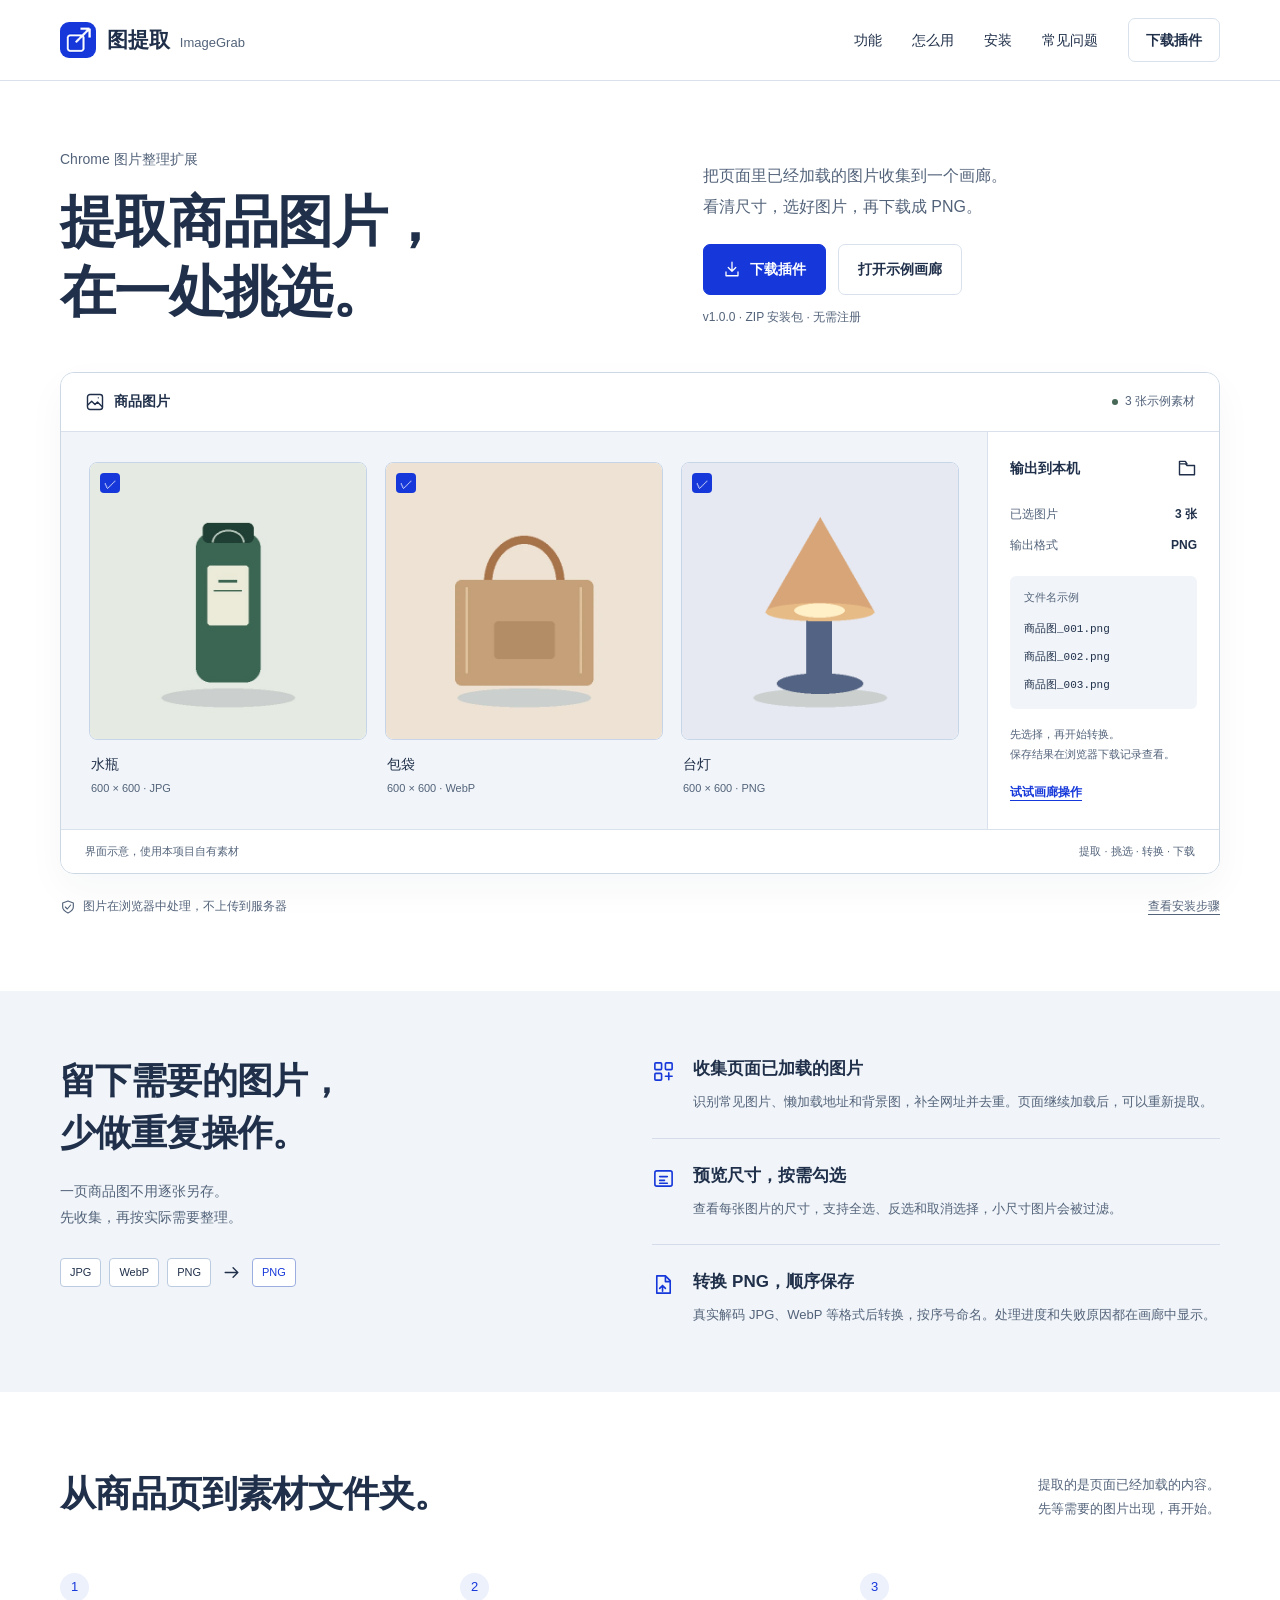
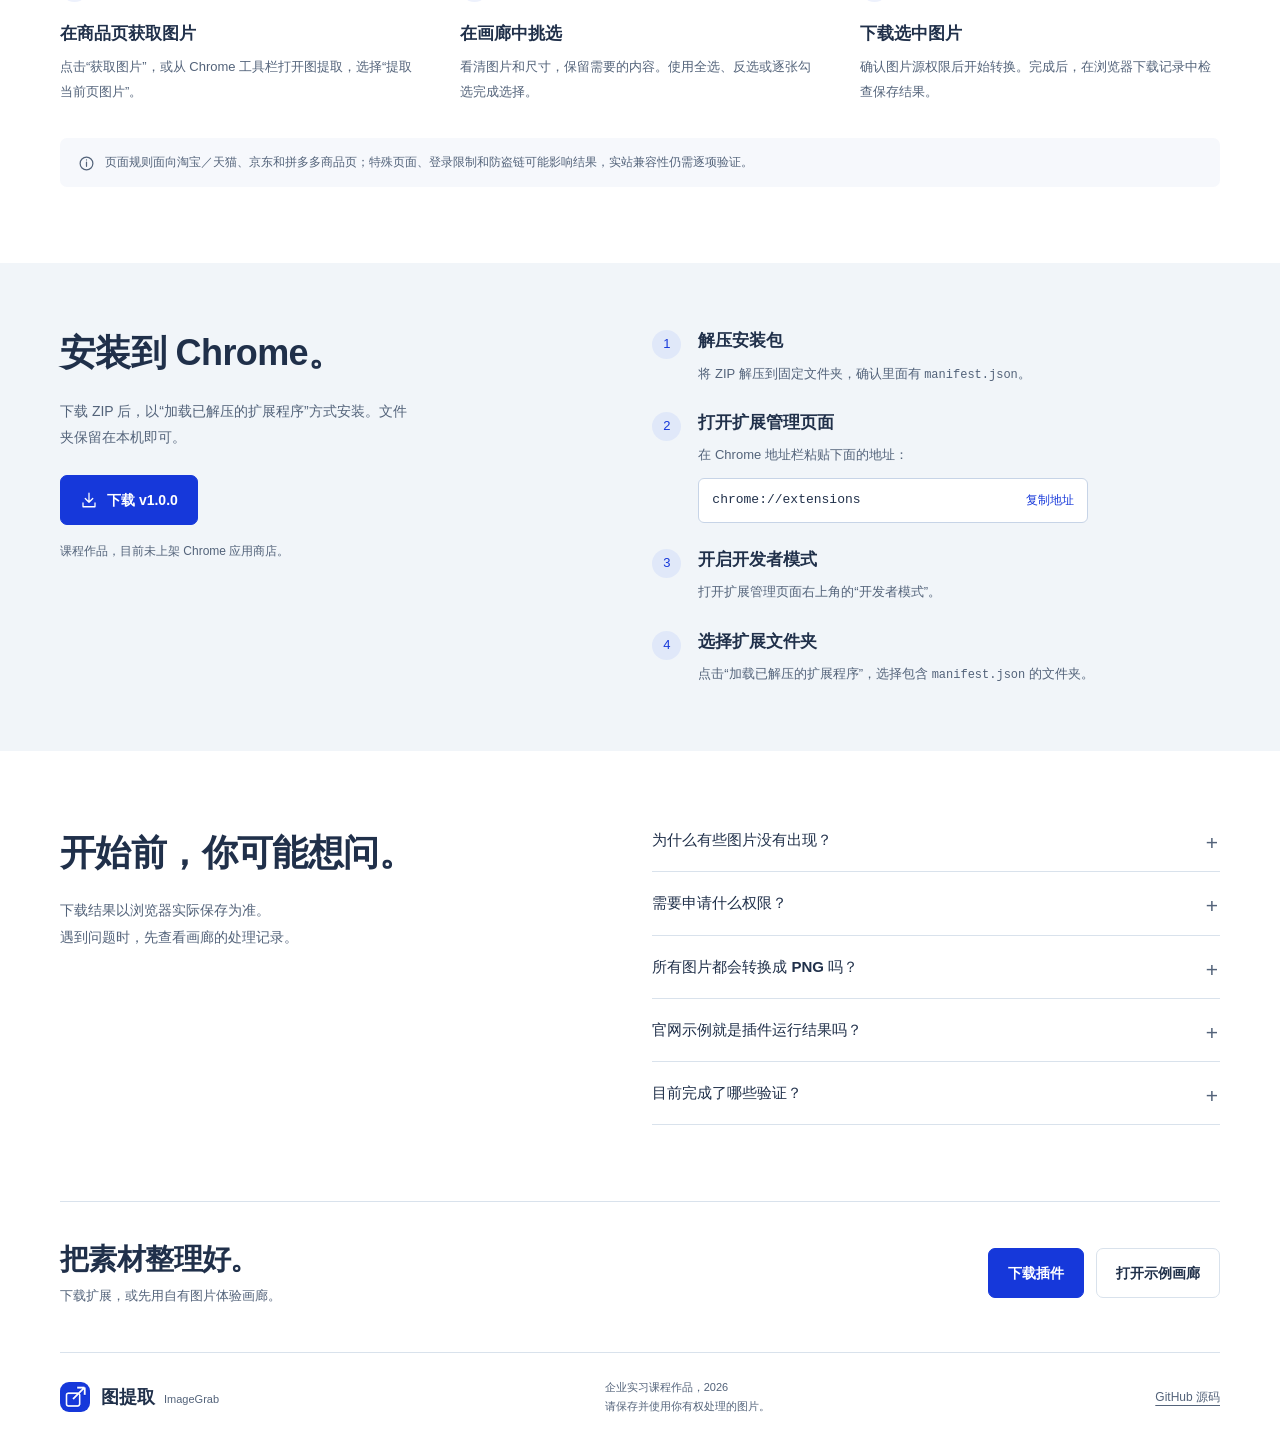
==== commit bcb5bf37: "docs: record verified extension download and browser checks" ====
--- a/docs/index.html
+++ b/docs/index.html
@@ -52,7 +52,7 @@
       <div class="workflow-note"><svg viewBox="0 0 24 24" aria-hidden="true"><circle cx="12" cy="12" r="9"/><path d="M12 10v6m0-9h.01"/></svg><p>页面规则面向淘宝／天猫、京东和拼多多商品页；特殊页面、登录限制和防盗链可能影响结果，实站兼容性仍需逐项验证。</p></div>
     </section>
     <section id="install" class="install-section" aria-labelledby="install-title"><div class="wrap install-layout"><div class="section-intro"><h2 id="install-title">安装到 Chrome。</h2><p>下载 ZIP 后，以“加载已解压的扩展程序”方式安装。文件夹保留在本机即可。</p><a href="downloads/ImageGrab-v1.0.0.zip" download class="button primary"><svg viewBox="0 0 24 24" aria-hidden="true"><path d="M12 3v12m-5-5 5 5 5-5M4 16v5h16v-5"/></svg>下载 v1.0.0</a><p class="install-caption">课程作品，目前未上架 Chrome 应用商店。</p></div><ol class="install-steps"><li><span class="step-number">1</span><div><h3>解压安装包</h3><p>将 ZIP 解压到固定文件夹，确认里面有 <code>manifest.json</code>。</p></div></li><li><span class="step-number">2</span><div><h3>打开扩展管理页面</h3><p>在 Chrome 地址栏粘贴下面的地址：</p><button id="copy-url" type="button" class="copy-box" aria-label="复制Chrome扩展页面地址"><code>chrome://extensions</code><span>复制地址</span></button><p id="copy-status" class="copy-status" role="status" aria-live="polite"></p></div></li><li><span class="step-number">3</span><div><h3>开启开发者模式</h3><p>打开扩展管理页面右上角的“开发者模式”。</p></div></li><li><span class="step-number">4</span><div><h3>选择扩展文件夹</h3><p>点击“加载已解压的扩展程序”，选择包含 <code>manifest.json</code> 的文件夹。</p></div></li></ol></div></section>
-    <section id="faq" class="section wrap faq-layout" aria-labelledby="faq-title"><div class="section-intro"><h2 id="faq-title">开始前，你可能想问。</h2><p>下载结果以浏览器实际保存为准。<br>遇到问题时，先查看画廊的处理记录。</p></div><div class="faq-list"><details><summary>为什么有些图片没有出现？</summary><p>插件读取页面已加载的图片地址。未加载内容、登录限制或特殊页面结构可能导致缺图。回到商品页，等待图片显示后重新获取。</p></details><details><summary>需要申请什么权限？</summary><p>下载时只请求选中图片源的访问权限，用于读取原图并转换 PNG。画廊会保存在扩展本机存储；图片不会上传到本项目服务器。</p></details><details><summary>所有图片都会转换成 PNG 吗？</summary><p>支持浏览器能解码的常见图片格式。动态图片保存为静态帧；小于100×100像素、文件过大、来源不支持或读取失败的图片会被跳过并给出原因。</p></details><details><summary>官网示例就是插件运行结果吗？</summary><p>示例画廊使用三张自有图片，供体验选择和转换流程。它明确标注为“非扩展运行”，不能代替 Chrome 扩展的实际运行截图或电商站点验证。</p></details><details><summary>目前完成了哪些验证？</summary><p id="verification-copy">9组核心检查和安装包校验通过，GitHub Pages官网与ZIP下载已实际核验。真实Chrome扩展、实站兼容性和PNG文件保存仍待验证，未把单元测试当成实机验收。</p></details></div></section>
+    <section id="faq" class="section wrap faq-layout" aria-labelledby="faq-title"><div class="section-intro"><h2 id="faq-title">开始前，你可能想问。</h2><p>下载结果以浏览器实际保存为准。<br>遇到问题时，先查看画廊的处理记录。</p></div><div class="faq-list"><details><summary>为什么有些图片没有出现？</summary><p>插件读取页面已加载的图片地址。未加载内容、登录限制或特殊页面结构可能导致缺图。回到商品页，等待图片显示后重新获取。</p></details><details><summary>需要申请什么权限？</summary><p>下载时只请求选中图片源的访问权限，用于读取原图并转换 PNG。画廊会保存在扩展本机存储；图片不会上传到本项目服务器。</p></details><details><summary>所有图片都会转换成 PNG 吗？</summary><p>支持浏览器能解码的常见图片格式。动态图片保存为静态帧；小于100×100像素、文件过大、来源不支持或读取失败的图片会被跳过并给出原因。</p></details><details><summary>官网示例就是插件运行结果吗？</summary><p>示例画廊使用三张自有图片，供体验选择和转换流程。它明确标注为“非扩展运行”，不能代替 Chrome 扩展的实际运行截图或电商站点验证。</p></details><details><summary>目前完成了哪些验证？</summary><p id="verification-copy">官网菜单、示例下载和一张京东商品图的PNG保存已实际核验，9组核心检查及安装包校验通过。其他平台、批量处理和异常场景仍需逐项验证；测试范围见GitHub源码说明。</p></details></div></section>
     <section class="download-section wrap" aria-label="获取插件"><div><h2>把素材整理好。</h2><p>下载扩展，或先用自有图片体验画廊。</p></div><div class="hero-actions"><a href="downloads/ImageGrab-v1.0.0.zip" download class="button primary">下载插件</a><a href="demo/index.html?demo=1" class="button secondary">打开示例画廊</a></div></section>
   </main>
   <footer class="footer wrap"><a class="brand" href="#"><img src="assets/icon.png" width="30" height="30" alt=""><span>图提取 <small>ImageGrab</small></span></a><p>企业实习课程作品，2026<br>请保存并使用你有权处理的图片。</p><a id="repository-link" class="repo-link" href="https://github.com/aszz007/school-intership-imagegrab" target="_blank" rel="noopener noreferrer">GitHub 源码</a></footer>
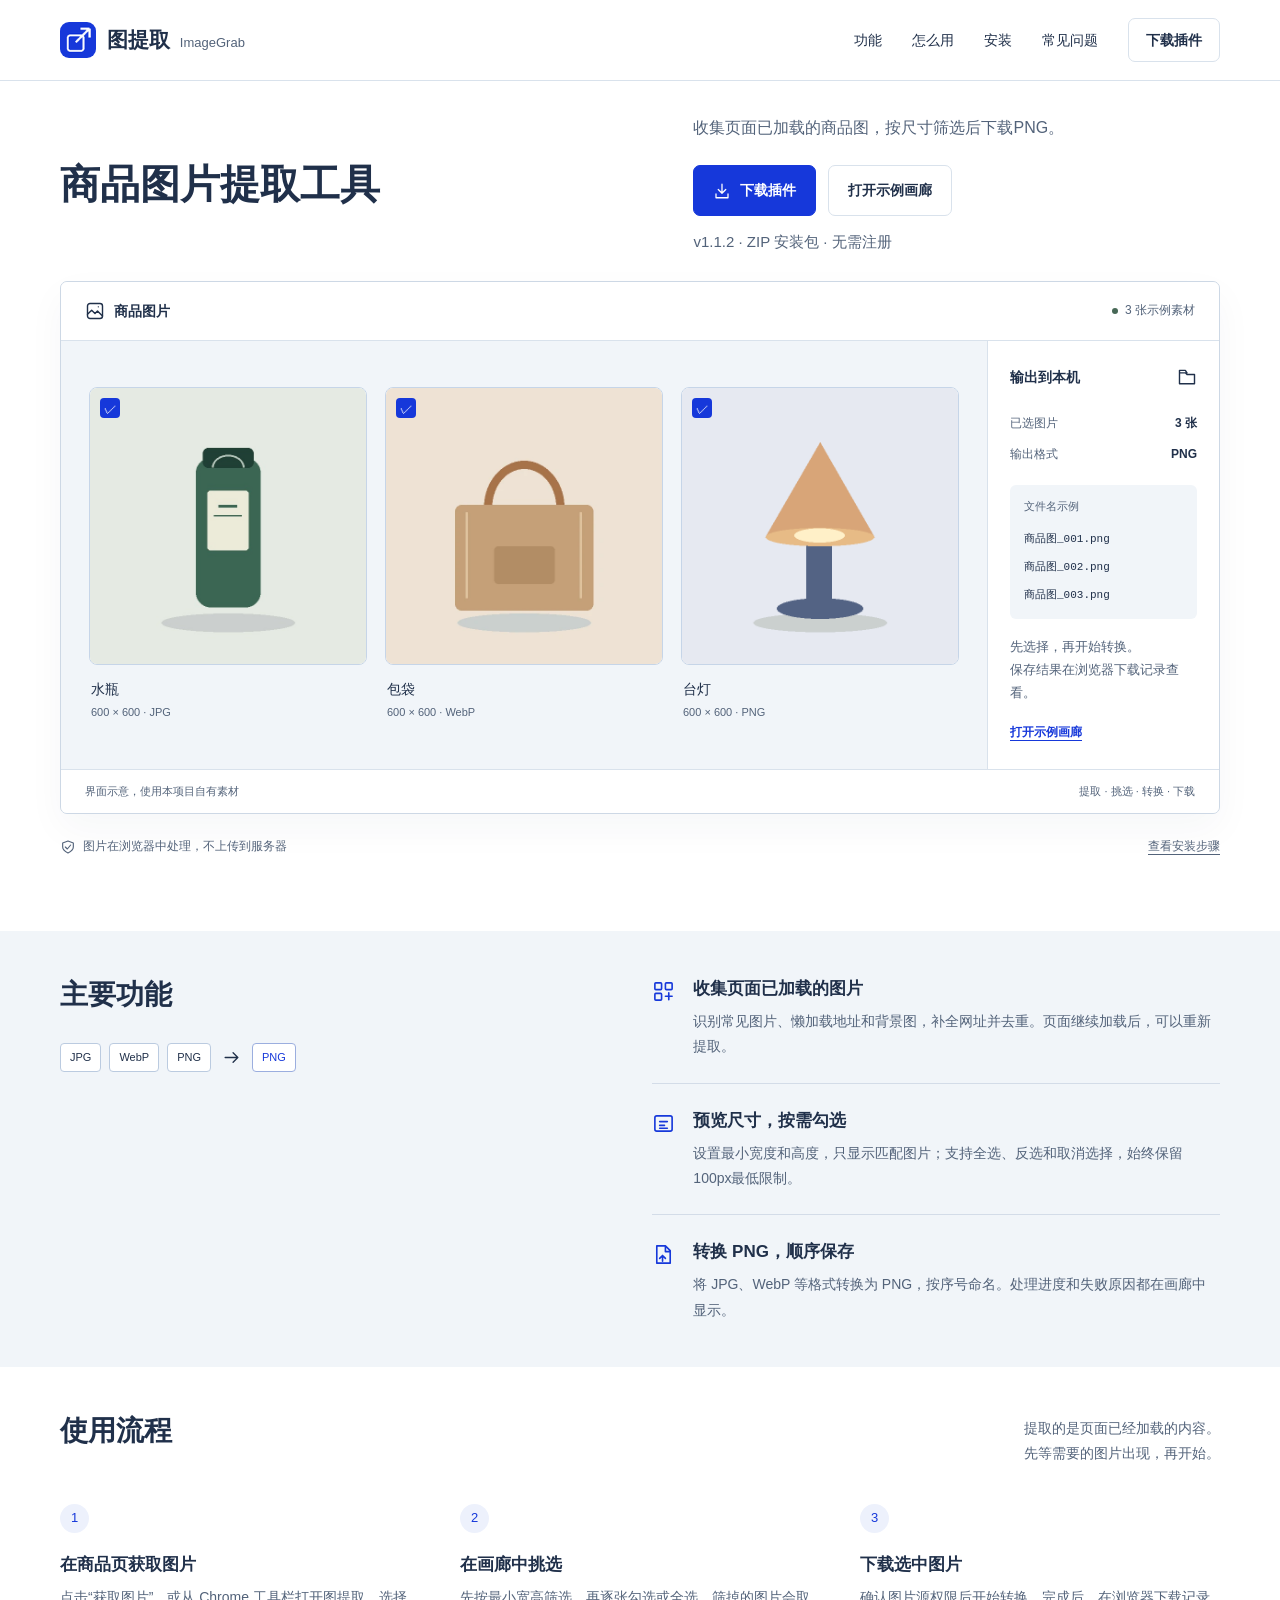
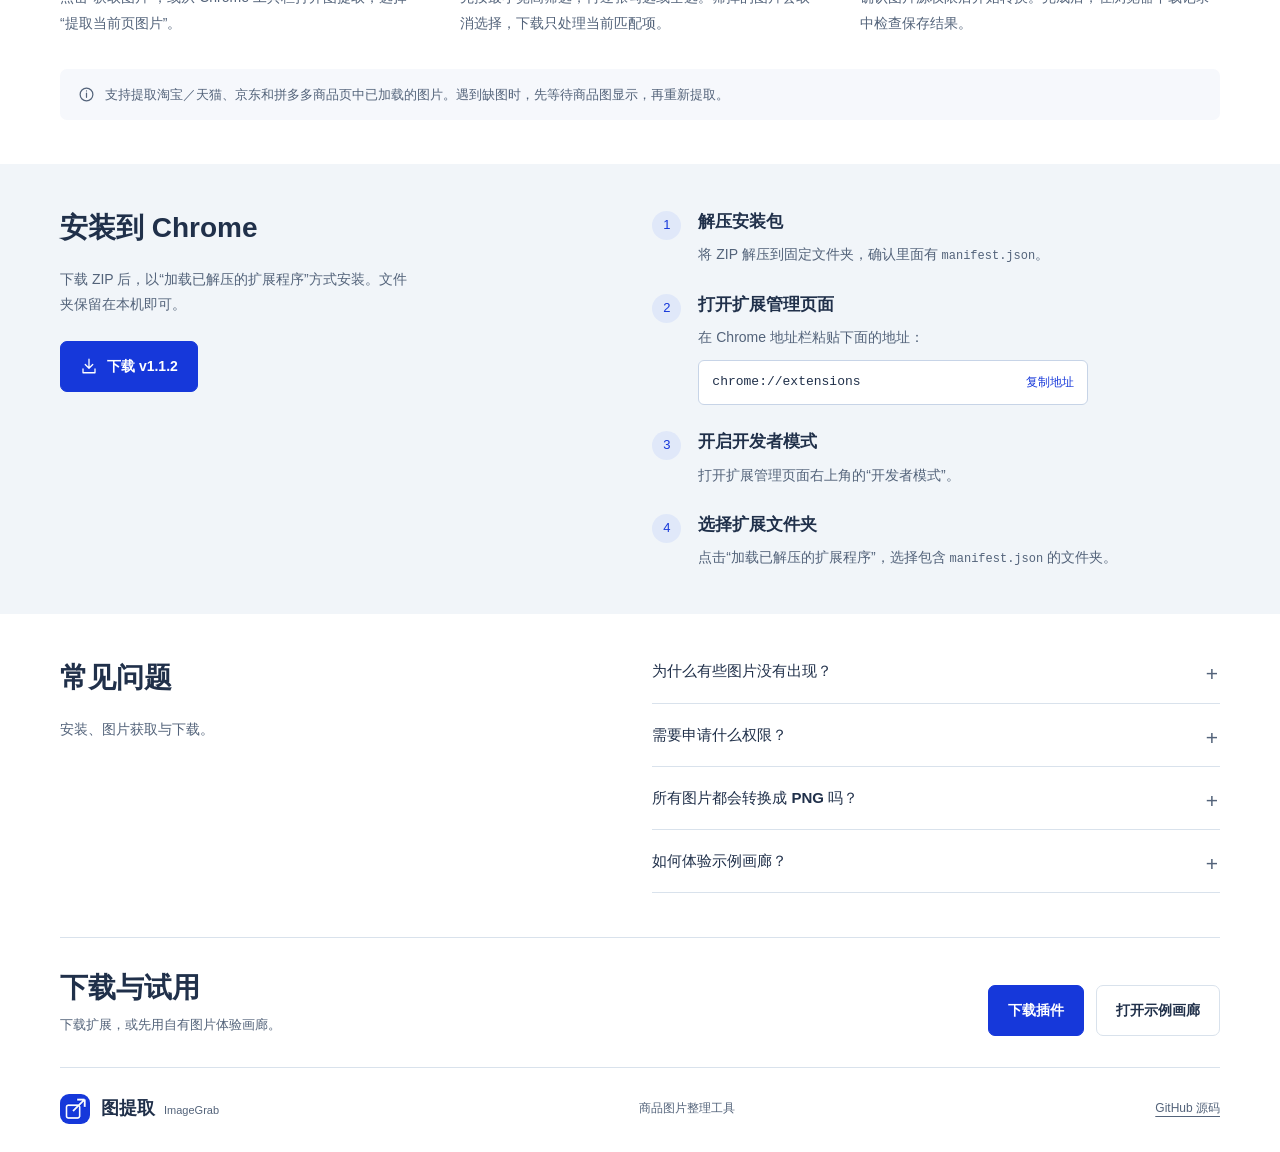
==== commit b88ee8d7: "Update ImageGrab source to 1.1.2 and remove stale test output" ====
--- a/docs/index.html
+++ b/docs/index.html
@@ -1,61 +1,61 @@
-<!doctype html>
-<html lang="zh-CN">
-<head>
-  <meta charset="UTF-8">
-  <meta name="viewport" content="width=device-width,initial-scale=1">
-  <meta name="description" content="图提取 ImageGrab：提取商品页已经加载的图片，集中挑选，转换为PNG并下载到本机。">
-  <meta name="theme-color" content="#ffffff">
-  <title>图提取 ImageGrab · 商品图片整理工具</title>
-  <link rel="icon" href="assets/icon.png">
-  <link rel="stylesheet" href="css/style.css">
-</head>
-<body>
-  <a class="skip-link" href="#main">跳到主要内容</a>
-  <header class="nav-shell">
-    <nav class="nav wrap" aria-label="主导航">
-      <a class="brand" href="#" aria-label="图提取首页"><img src="assets/icon.png" width="36" height="36" alt=""><span>图提取 <small>ImageGrab</small></span></a>
-      <button id="menu-toggle" class="menu-toggle" type="button" aria-controls="nav-links" aria-expanded="false" aria-label="打开导航菜单"><span></span><span></span></button>
-      <div id="nav-links" class="nav-links">
-        <a href="#features">功能</a><a href="#workflow">怎么用</a><a href="#install">安装</a><a href="#faq">常见问题</a>
-        <a href="downloads/ImageGrab-v1.0.0.zip" download class="nav-download">下载插件</a>
-      </div>
-    </nav>
-  </header>
-  <main id="main">
-    <section class="hero wrap" aria-labelledby="hero-title">
-      <div class="hero-heading">
-        <div><p class="product-type">Chrome 图片整理扩展</p><h1 id="hero-title">提取商品图片，<br>在一处挑选。</h1></div>
-        <div class="hero-intro"><p>把页面里已经加载的图片收集到一个画廊。<br class="desktop-break">看清尺寸，选好图片，再下载成 PNG。</p><div class="hero-actions"><a href="downloads/ImageGrab-v1.0.0.zip" download class="button primary"><svg viewBox="0 0 24 24" aria-hidden="true"><path d="M12 3v12m-5-5 5 5 5-5M4 16v5h16v-5"/></svg>下载插件</a><a href="demo/index.html?demo=1" class="button secondary">打开示例画廊</a></div><p class="download-note">v1.0.0 · ZIP 安装包 · 无需注册</p></div>
-      </div>
-      <figure class="workspace-preview" aria-label="商品图片整理界面示意">
-        <div class="workspace-header"><span class="workspace-name"><svg viewBox="0 0 24 24" aria-hidden="true"><rect x="3" y="3" width="18" height="18" rx="3"/><path d="m3 16 5-5 4 4 3-3 6 6M16 7h.01"/></svg>商品图片</span><span class="workspace-status"><span></span>3 张示例素材</span></div>
-        <div class="workspace-body">
-          <div class="contact-sheet">
-            <div class="photo-item"><div class="photo"><span class="photo-selected" aria-hidden="true">✓</span><img src="assets/sample-bottle.jpg" width="600" height="600" alt="自有示例：绿色水瓶"></div><div class="photo-meta"><span>水瓶</span><small>600 × 600 · JPG</small></div></div>
-            <div class="photo-item"><div class="photo"><span class="photo-selected" aria-hidden="true">✓</span><img src="assets/sample-bag.webp" width="600" height="600" alt="自有示例：棕色包袋"></div><div class="photo-meta"><span>包袋</span><small>600 × 600 · WebP</small></div></div>
-            <div class="photo-item"><div class="photo"><span class="photo-selected" aria-hidden="true">✓</span><img src="assets/sample-lamp.png" width="600" height="600" alt="自有示例：台灯"></div><div class="photo-meta"><span>台灯</span><small>600 × 600 · PNG</small></div></div>
-          </div>
-          <aside class="export-preview" aria-label="导出信息示意"><div class="export-title"><span>输出到本机</span><svg viewBox="0 0 24 24" aria-hidden="true"><path d="M3 7h7l2 2h9v11H3ZM3 7V4h7l2 3"/></svg></div><dl><div><dt>已选图片</dt><dd>3 张</dd></div><div><dt>输出格式</dt><dd>PNG</dd></div></dl><div class="file-preview"><span>文件名示例</span><code>商品图_001.png<br>商品图_002.png<br>商品图_003.png</code></div><p>先选择，再开始转换。<br>保存结果在浏览器下载记录查看。</p><a href="demo/index.html?demo=1" class="preview-link">试试画廊操作</a></aside>
-        </div>
-        <figcaption><span>界面示意，使用本项目自有素材</span><span>提取 · 挑选 · 转换 · 下载</span></figcaption>
-      </figure>
-      <div class="hero-footnote"><span><svg viewBox="0 0 24 24" aria-hidden="true"><path d="m12 3 8 3v6c0 5-8 9-8 9s-8-4-8-9V6Z"/><path d="m8 12 3 3 5-6"/></svg>图片在浏览器中处理，不上传到服务器</span><a href="#install">查看安装步骤</a></div>
-    </section>
-    <section id="features" class="features-section" aria-labelledby="features-title">
-      <div class="wrap features-layout"><div class="section-intro"><h2 id="features-title">留下需要的图片，<br>少做重复操作。</h2><p>一页商品图不用逐张另存。<br>先收集，再按实际需要整理。</p><div class="source-formats"><span>JPG</span><span>WebP</span><span>PNG</span><svg viewBox="0 0 24 24" aria-hidden="true"><path d="M4 12h16m-6-6 6 6-6 6"/></svg><strong>PNG</strong></div></div>
-        <div class="feature-list"><article><svg viewBox="0 0 24 24" aria-hidden="true"><rect x="3" y="3" width="7" height="7" rx="1"/><rect x="14" y="3" width="7" height="7" rx="1"/><rect x="3" y="14" width="7" height="7" rx="1"/><path d="M14 17h7m-3.5-3.5v7"/></svg><div><h3>收集页面已加载的图片</h3><p>识别常见图片、懒加载地址和背景图，补全网址并去重。页面继续加载后，可以重新提取。</p></div></article><article><svg viewBox="0 0 24 24" aria-hidden="true"><rect x="3" y="4" width="18" height="16" rx="2"/><path d="M8 10h8m-8 4h5m-5 3h8"/></svg><div><h3>预览尺寸，按需勾选</h3><p>查看每张图片的尺寸，支持全选、反选和取消选择，小尺寸图片会被过滤。</p></div></article><article><svg viewBox="0 0 24 24" aria-hidden="true"><path d="M7 3h7l5 5v13H5V3Zm7 0v6h5M8 16l3-3 3 3m-3-3v6"/></svg><div><h3>转换 PNG，顺序保存</h3><p>真实解码 JPG、WebP 等格式后转换，按序号命名。处理进度和失败原因都在画廊中显示。</p></div></article></div>
-      </div>
-    </section>
-    <section id="workflow" class="section wrap" aria-labelledby="workflow-title">
-      <div class="section-heading"><h2 id="workflow-title">从商品页到素材文件夹。</h2><p>提取的是页面已经加载的内容。<br>先等需要的图片出现，再开始。</p></div>
-      <ol class="workflow-steps"><li><span class="step-number">1</span><h3>在商品页获取图片</h3><p>点击“获取图片”，或从 Chrome 工具栏打开图提取，选择“提取当前页图片”。</p></li><li><span class="step-number">2</span><h3>在画廊中挑选</h3><p>看清图片和尺寸，保留需要的内容。使用全选、反选或逐张勾选完成选择。</p></li><li><span class="step-number">3</span><h3>下载选中图片</h3><p>确认图片源权限后开始转换。完成后，在浏览器下载记录中检查保存结果。</p></li></ol>
-      <div class="workflow-note"><svg viewBox="0 0 24 24" aria-hidden="true"><circle cx="12" cy="12" r="9"/><path d="M12 10v6m0-9h.01"/></svg><p>页面规则面向淘宝／天猫、京东和拼多多商品页；特殊页面、登录限制和防盗链可能影响结果，实站兼容性仍需逐项验证。</p></div>
-    </section>
-    <section id="install" class="install-section" aria-labelledby="install-title"><div class="wrap install-layout"><div class="section-intro"><h2 id="install-title">安装到 Chrome。</h2><p>下载 ZIP 后，以“加载已解压的扩展程序”方式安装。文件夹保留在本机即可。</p><a href="downloads/ImageGrab-v1.0.0.zip" download class="button primary"><svg viewBox="0 0 24 24" aria-hidden="true"><path d="M12 3v12m-5-5 5 5 5-5M4 16v5h16v-5"/></svg>下载 v1.0.0</a><p class="install-caption">课程作品，目前未上架 Chrome 应用商店。</p></div><ol class="install-steps"><li><span class="step-number">1</span><div><h3>解压安装包</h3><p>将 ZIP 解压到固定文件夹，确认里面有 <code>manifest.json</code>。</p></div></li><li><span class="step-number">2</span><div><h3>打开扩展管理页面</h3><p>在 Chrome 地址栏粘贴下面的地址：</p><button id="copy-url" type="button" class="copy-box" aria-label="复制Chrome扩展页面地址"><code>chrome://extensions</code><span>复制地址</span></button><p id="copy-status" class="copy-status" role="status" aria-live="polite"></p></div></li><li><span class="step-number">3</span><div><h3>开启开发者模式</h3><p>打开扩展管理页面右上角的“开发者模式”。</p></div></li><li><span class="step-number">4</span><div><h3>选择扩展文件夹</h3><p>点击“加载已解压的扩展程序”，选择包含 <code>manifest.json</code> 的文件夹。</p></div></li></ol></div></section>
-    <section id="faq" class="section wrap faq-layout" aria-labelledby="faq-title"><div class="section-intro"><h2 id="faq-title">开始前，你可能想问。</h2><p>下载结果以浏览器实际保存为准。<br>遇到问题时，先查看画廊的处理记录。</p></div><div class="faq-list"><details><summary>为什么有些图片没有出现？</summary><p>插件读取页面已加载的图片地址。未加载内容、登录限制或特殊页面结构可能导致缺图。回到商品页，等待图片显示后重新获取。</p></details><details><summary>需要申请什么权限？</summary><p>下载时只请求选中图片源的访问权限，用于读取原图并转换 PNG。画廊会保存在扩展本机存储；图片不会上传到本项目服务器。</p></details><details><summary>所有图片都会转换成 PNG 吗？</summary><p>支持浏览器能解码的常见图片格式。动态图片保存为静态帧；小于100×100像素、文件过大、来源不支持或读取失败的图片会被跳过并给出原因。</p></details><details><summary>官网示例就是插件运行结果吗？</summary><p>示例画廊使用三张自有图片，供体验选择和转换流程。它明确标注为“非扩展运行”，不能代替 Chrome 扩展的实际运行截图或电商站点验证。</p></details><details><summary>目前完成了哪些验证？</summary><p id="verification-copy">官网菜单、示例下载和一张京东商品图的PNG保存已实际核验，9组核心检查及安装包校验通过。其他平台、批量处理和异常场景仍需逐项验证；测试范围见GitHub源码说明。</p></details></div></section>
-    <section class="download-section wrap" aria-label="获取插件"><div><h2>把素材整理好。</h2><p>下载扩展，或先用自有图片体验画廊。</p></div><div class="hero-actions"><a href="downloads/ImageGrab-v1.0.0.zip" download class="button primary">下载插件</a><a href="demo/index.html?demo=1" class="button secondary">打开示例画廊</a></div></section>
-  </main>
-  <footer class="footer wrap"><a class="brand" href="#"><img src="assets/icon.png" width="30" height="30" alt=""><span>图提取 <small>ImageGrab</small></span></a><p>企业实习课程作品，2026<br>请保存并使用你有权处理的图片。</p><a id="repository-link" class="repo-link" href="https://github.com/aszz007/school-intership-imagegrab" target="_blank" rel="noopener noreferrer">GitHub 源码</a></footer>
-  <script src="js/main.js"></script>
-</body>
-</html>
+<!doctype html>
+<html lang="zh-CN">
+<head>
+  <meta charset="UTF-8">
+  <meta name="viewport" content="width=device-width,initial-scale=1">
+  <meta name="description" content="图提取 ImageGrab：提取商品页已经加载的图片，集中挑选，转换为PNG并下载到本机。">
+  <meta name="theme-color" content="#ffffff">
+  <title>图提取 ImageGrab · 商品图片整理工具</title>
+  <link rel="icon" href="assets/icon.png">
+  <link rel="stylesheet" href="css/style.css">
+</head>
+<body>
+  <a class="skip-link" href="#main">跳到主要内容</a>
+  <header class="nav-shell">
+    <nav class="nav wrap" aria-label="主导航">
+      <a class="brand" href="#" aria-label="图提取首页"><img src="assets/icon.png" width="36" height="36" alt=""><span>图提取 <small>ImageGrab</small></span></a>
+      <button id="menu-toggle" class="menu-toggle" type="button" aria-controls="nav-links" aria-expanded="false" aria-label="打开导航菜单"><span></span><span></span></button>
+      <div id="nav-links" class="nav-links">
+        <a href="#features">功能</a><a href="#workflow">怎么用</a><a href="#install">安装</a><a href="#faq">常见问题</a>
+        <a href="downloads/ImageGrab-v1.1.2.zip" download class="nav-download">下载插件</a>
+      </div>
+    </nav>
+  </header>
+  <main id="main">
+    <section class="hero wrap" aria-labelledby="hero-title">
+      <div class="hero-heading">
+        <div><h1 id="hero-title">商品图片提取工具</h1></div>
+        <div class="hero-intro"><p>收集页面已加载的商品图，按尺寸筛选后下载PNG。</p><div class="hero-actions"><a href="downloads/ImageGrab-v1.1.2.zip" download class="button primary"><svg viewBox="0 0 24 24" aria-hidden="true"><path d="M12 3v12m-5-5 5 5 5-5M4 16v5h16v-5"/></svg>下载插件</a><a href="demo/index.html?demo=1" class="button secondary">打开示例画廊</a></div><p class="download-note">v1.1.2 · ZIP 安装包 · 无需注册</p></div>
+      </div>
+      <figure class="workspace-preview" aria-label="商品图片整理界面示意">
+        <div class="workspace-header"><span class="workspace-name"><svg viewBox="0 0 24 24" aria-hidden="true"><rect x="3" y="3" width="18" height="18" rx="3"/><path d="m3 16 5-5 4 4 3-3 6 6M16 7h.01"/></svg>商品图片</span><span class="workspace-status"><span></span>3 张示例素材</span></div>
+        <div class="workspace-body">
+          <div class="contact-sheet">
+            <div class="photo-item"><div class="photo"><span class="photo-selected" aria-hidden="true">✓</span><img src="assets/sample-bottle.jpg" width="600" height="600" alt="自有示例：绿色水瓶"></div><div class="photo-meta"><span>水瓶</span><small>600 × 600 · JPG</small></div></div>
+            <div class="photo-item"><div class="photo"><span class="photo-selected" aria-hidden="true">✓</span><img src="assets/sample-bag.webp" width="600" height="600" alt="自有示例：棕色包袋"></div><div class="photo-meta"><span>包袋</span><small>600 × 600 · WebP</small></div></div>
+            <div class="photo-item"><div class="photo"><span class="photo-selected" aria-hidden="true">✓</span><img src="assets/sample-lamp.png" width="600" height="600" alt="自有示例：台灯"></div><div class="photo-meta"><span>台灯</span><small>600 × 600 · PNG</small></div></div>
+          </div>
+          <aside class="export-preview" aria-label="导出信息示意"><div class="export-title"><span>输出到本机</span><svg viewBox="0 0 24 24" aria-hidden="true"><path d="M3 7h7l2 2h9v11H3ZM3 7V4h7l2 3"/></svg></div><dl><div><dt>已选图片</dt><dd>3 张</dd></div><div><dt>输出格式</dt><dd>PNG</dd></div></dl><div class="file-preview"><span>文件名示例</span><code>商品图_001.png<br>商品图_002.png<br>商品图_003.png</code></div><p>先选择，再开始转换。<br>保存结果在浏览器下载记录查看。</p><a href="demo/index.html?demo=1" class="preview-link">打开示例画廊</a></aside>
+        </div>
+        <figcaption><span>界面示意，使用本项目自有素材</span><span>提取 · 挑选 · 转换 · 下载</span></figcaption>
+      </figure>
+      <div class="hero-footnote"><span><svg viewBox="0 0 24 24" aria-hidden="true"><path d="m12 3 8 3v6c0 5-8 9-8 9s-8-4-8-9V6Z"/><path d="m8 12 3 3 5-6"/></svg>图片在浏览器中处理，不上传到服务器</span><a href="#install">查看安装步骤</a></div>
+    </section>
+    <section id="features" class="features-section" aria-labelledby="features-title">
+      <div class="wrap features-layout"><div class="section-intro"><h2 id="features-title">主要功能</h2><div class="source-formats"><span>JPG</span><span>WebP</span><span>PNG</span><svg viewBox="0 0 24 24" aria-hidden="true"><path d="M4 12h16m-6-6 6 6-6 6"/></svg><strong>PNG</strong></div></div>
+        <div class="feature-list"><article><svg viewBox="0 0 24 24" aria-hidden="true"><rect x="3" y="3" width="7" height="7" rx="1"/><rect x="14" y="3" width="7" height="7" rx="1"/><rect x="3" y="14" width="7" height="7" rx="1"/><path d="M14 17h7m-3.5-3.5v7"/></svg><div><h3>收集页面已加载的图片</h3><p>识别常见图片、懒加载地址和背景图，补全网址并去重。页面继续加载后，可以重新提取。</p></div></article><article><svg viewBox="0 0 24 24" aria-hidden="true"><rect x="3" y="4" width="18" height="16" rx="2"/><path d="M8 10h8m-8 4h5m-5 3h8"/></svg><div><h3>预览尺寸，按需勾选</h3><p>设置最小宽度和高度，只显示匹配图片；支持全选、反选和取消选择，始终保留100px最低限制。</p></div></article><article><svg viewBox="0 0 24 24" aria-hidden="true"><path d="M7 3h7l5 5v13H5V3Zm7 0v6h5M8 16l3-3 3 3m-3-3v6"/></svg><div><h3>转换 PNG，顺序保存</h3><p>将 JPG、WebP 等格式转换为 PNG，按序号命名。处理进度和失败原因都在画廊中显示。</p></div></article></div>
+      </div>
+    </section>
+    <section id="workflow" class="section wrap" aria-labelledby="workflow-title">
+      <div class="section-heading"><h2 id="workflow-title">使用流程</h2><p>提取的是页面已经加载的内容。<br>先等需要的图片出现，再开始。</p></div>
+      <ol class="workflow-steps"><li><span class="step-number">1</span><h3>在商品页获取图片</h3><p>点击“获取图片”，或从 Chrome 工具栏打开图提取，选择“提取当前页图片”。</p></li><li><span class="step-number">2</span><h3>在画廊中挑选</h3><p>先按最小宽高筛选，再逐张勾选或全选。筛掉的图片会取消选择，下载只处理当前匹配项。</p></li><li><span class="step-number">3</span><h3>下载选中图片</h3><p>确认图片源权限后开始转换。完成后，在浏览器下载记录中检查保存结果。</p></li></ol>
+      <div class="workflow-note"><svg viewBox="0 0 24 24" aria-hidden="true"><circle cx="12" cy="12" r="9"/><path d="M12 10v6m0-9h.01"/></svg><p>支持提取淘宝／天猫、京东和拼多多商品页中已加载的图片。遇到缺图时，先等待商品图显示，再重新提取。</p></div>
+    </section>
+    <section id="install" class="install-section" aria-labelledby="install-title"><div class="wrap install-layout"><div class="section-intro"><h2 id="install-title">安装到 Chrome</h2><p>下载 ZIP 后，以“加载已解压的扩展程序”方式安装。文件夹保留在本机即可。</p><a href="downloads/ImageGrab-v1.1.2.zip" download class="button primary"><svg viewBox="0 0 24 24" aria-hidden="true"><path d="M12 3v12m-5-5 5 5 5-5M4 16v5h16v-5"/></svg>下载 v1.1.2</a></div><ol class="install-steps"><li><span class="step-number">1</span><div><h3>解压安装包</h3><p>将 ZIP 解压到固定文件夹，确认里面有 <code>manifest.json</code>。</p></div></li><li><span class="step-number">2</span><div><h3>打开扩展管理页面</h3><p>在 Chrome 地址栏粘贴下面的地址：</p><button id="copy-url" type="button" class="copy-box" aria-label="复制Chrome扩展页面地址"><code>chrome://extensions</code><span>复制地址</span></button><p id="copy-status" class="copy-status" role="status" aria-live="polite"></p></div></li><li><span class="step-number">3</span><div><h3>开启开发者模式</h3><p>打开扩展管理页面右上角的“开发者模式”。</p></div></li><li><span class="step-number">4</span><div><h3>选择扩展文件夹</h3><p>点击“加载已解压的扩展程序”，选择包含 <code>manifest.json</code> 的文件夹。</p></div></li></ol></div></section>
+    <section id="faq" class="section wrap faq-layout" aria-labelledby="faq-title"><div class="section-intro"><h2 id="faq-title">常见问题</h2><p>安装、图片获取与下载。</p></div><div class="faq-list"><details><summary>为什么有些图片没有出现？</summary><p>插件读取页面已加载的图片地址。未加载内容、登录限制或特殊页面结构可能导致缺图。回到商品页，等待图片显示后重新获取。</p></details><details><summary>需要申请什么权限？</summary><p>下载时只请求选中图片源的访问权限，用于读取原图并转换 PNG。画廊会保存在扩展本机存储；图片不会上传到本项目服务器。</p></details><details><summary>所有图片都会转换成 PNG 吗？</summary><p>支持浏览器能解码的常见图片格式。动态图片保存为静态帧；小于100×100像素、文件过大、来源不支持或读取失败的图片会被跳过并给出原因。</p></details><details><summary>如何体验示例画廊？</summary><p>打开示例画廊，可用三张商品图体验尺寸筛选、选择和PNG下载。</p></details></div></section>
+    <section class="download-section wrap" aria-label="获取插件"><div><h2>下载与试用</h2><p>下载扩展，或先用自有图片体验画廊。</p></div><div class="hero-actions"><a href="downloads/ImageGrab-v1.1.2.zip" download class="button primary">下载插件</a><a href="demo/index.html?demo=1" class="button secondary">打开示例画廊</a></div></section>
+  </main>
+  <footer class="footer wrap"><a class="brand" href="#"><img src="assets/icon.png" width="30" height="30" alt=""><span>图提取 <small>ImageGrab</small></span></a><p>商品图片整理工具</p><a id="repository-link" class="repo-link" href="https://github.com/aszz007/school-intership-imagegrab" target="_blank" rel="noopener noreferrer">GitHub 源码</a></footer>
+  <script src="js/main.js"></script>
+</body>
+</html>
--- a/docs/css/style.css
+++ b/docs/css/style.css
@@ -221,3 +221,7 @@
   html { scroll-behavior: auto; }
   *, *::before, *::after { transition: none !important; }
 }
+
+/* Make the product and its controls the first visible content. */
+.hero{padding-top:32px}.hero-heading{gap:28px;margin-bottom:26px;align-items:center}.hero h1{font-size:clamp(28px,3.5vw,40px);line-height:1.4;letter-spacing:0}.hero-intro>p{font-size:15px;line-height:1.8;max-width:32em}.hero-actions{margin-top:16px}.download-note{font-size:12px}.section-intro h2,.section-heading h2,.download-section h2{font-size:28px;letter-spacing:0;line-height:1.45}.section-intro p,.section-heading p{font-size:14px;line-height:1.8}.section{padding-block:44px}.features-section,.install-section{padding-block:44px}.hero-footnote{font-size:12px}.feature-list article h3,.workflow-steps h3,.install-steps h3{font-size:17px}.feature-list article p,.workflow-steps p,.install-steps p,.faq-list p{font-size:14px;line-height:1.8}.faq-list summary{font-size:15px}.workflow-note p{font-size:13px}.export-preview p{font-size:13px}.workspace-preview{border-radius:7px}.footer p{font-size:12px}.download-section{padding-block:30px}
+@media(max-width:767px){.hero{padding-top:25px}.hero-heading{gap:16px}.hero h1{font-size:29px}.hero-intro>p{font-size:14px}.section-intro h2,.section-heading h2,.download-section h2{font-size:25px}.section{padding-block:32px}.features-section,.install-section{padding-block:32px}.hero-actions .button{font-size:13px}.export-preview p{font-size:12px}}
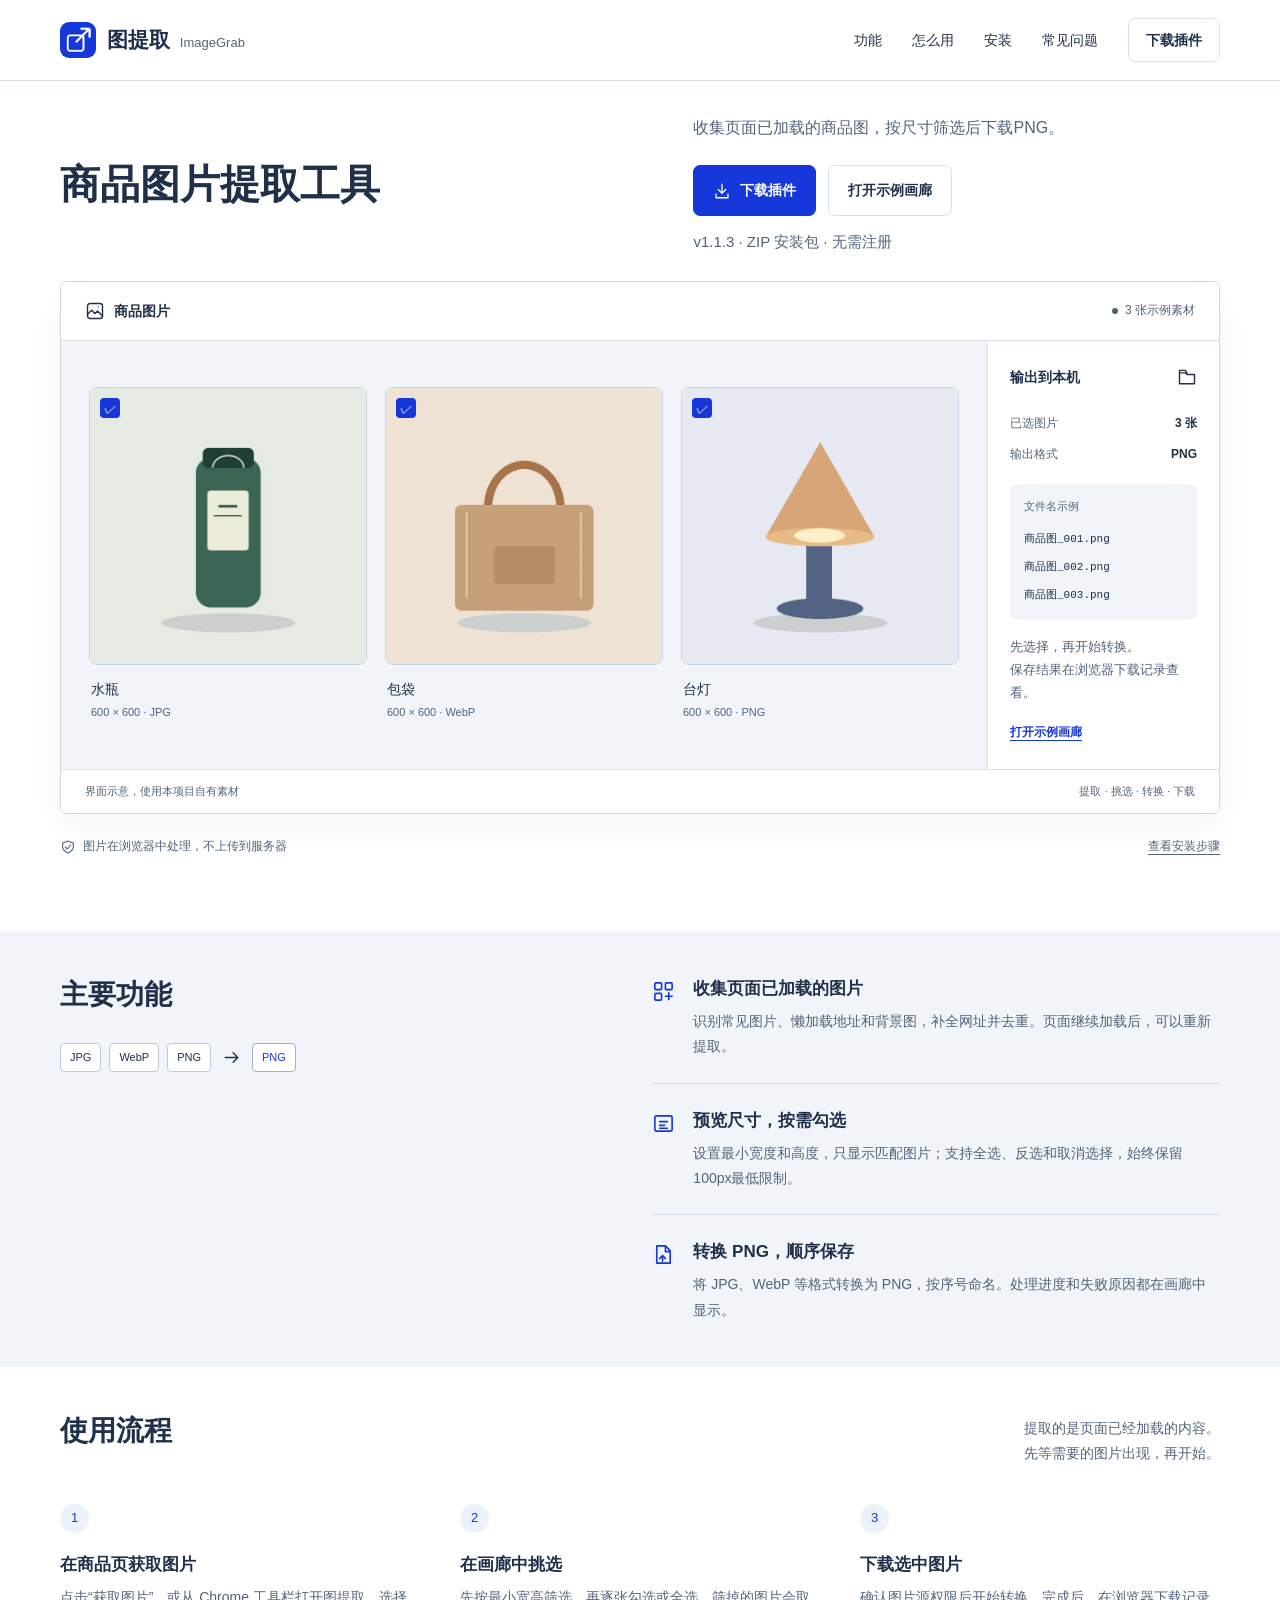
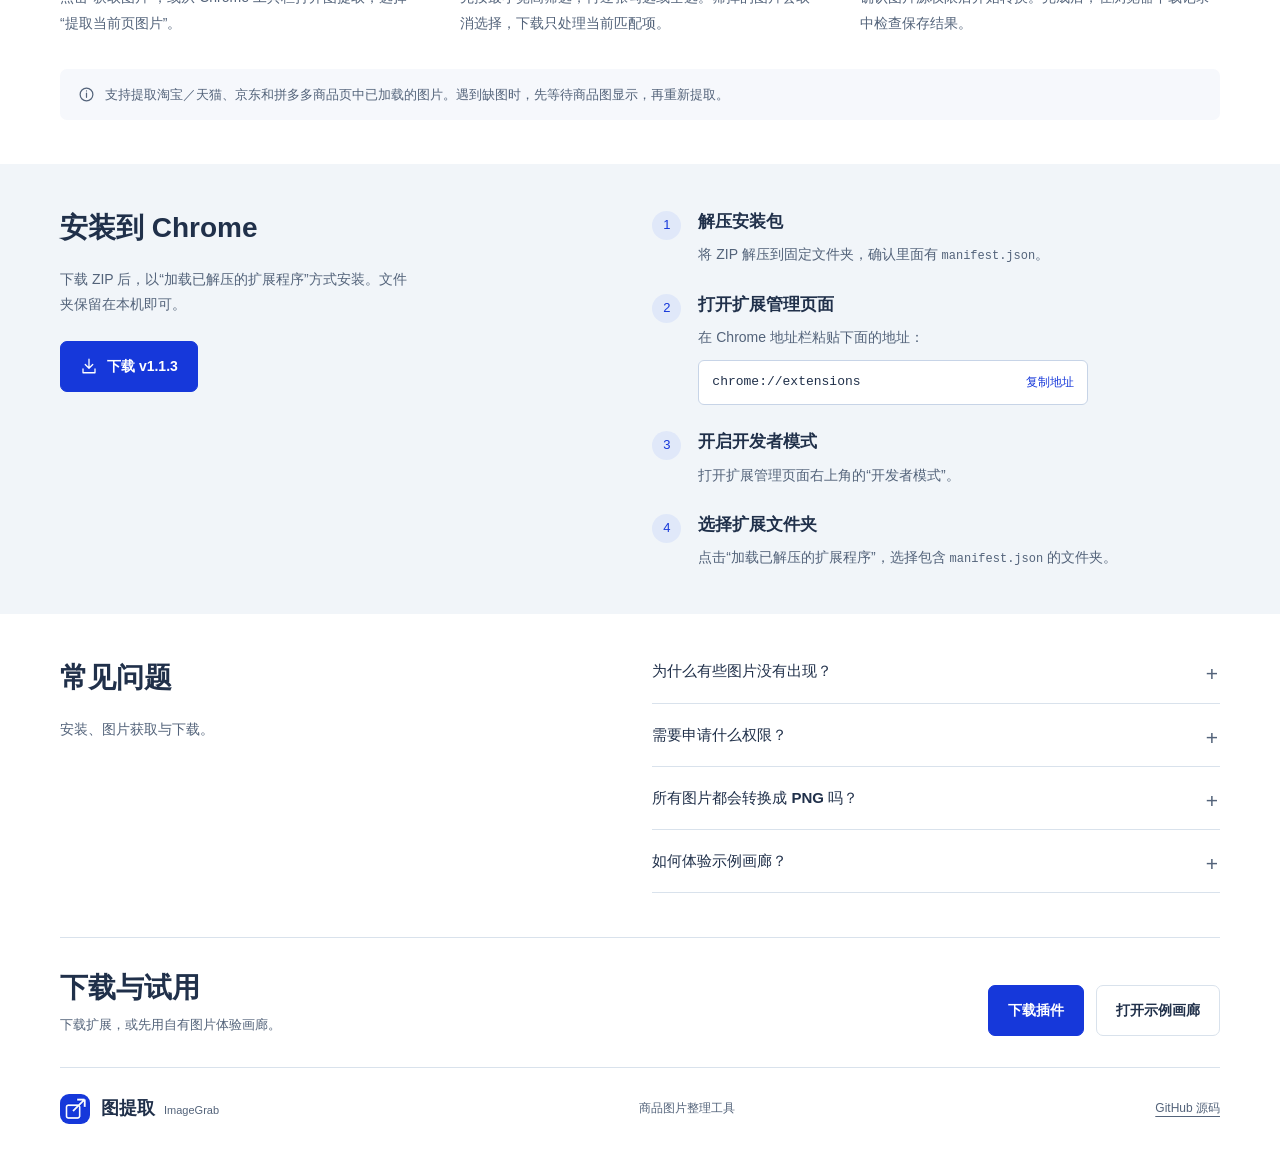
==== commit 4141de06: "Finalize MIT source archive and licensed ImageGrab 1.1.3 package" ====
--- a/docs/index.html
+++ b/docs/index.html
@@ -17,7 +17,7 @@
       <button id="menu-toggle" class="menu-toggle" type="button" aria-controls="nav-links" aria-expanded="false" aria-label="打开导航菜单"><span></span><span></span></button>
       <div id="nav-links" class="nav-links">
         <a href="#features">功能</a><a href="#workflow">怎么用</a><a href="#install">安装</a><a href="#faq">常见问题</a>
-        <a href="downloads/ImageGrab-v1.1.2.zip" download class="nav-download">下载插件</a>
+        <a href="downloads/ImageGrab-v1.1.3.zip" download class="nav-download">下载插件</a>
       </div>
     </nav>
   </header>
@@ -25,7 +25,7 @@
     <section class="hero wrap" aria-labelledby="hero-title">
       <div class="hero-heading">
         <div><h1 id="hero-title">商品图片提取工具</h1></div>
-        <div class="hero-intro"><p>收集页面已加载的商品图，按尺寸筛选后下载PNG。</p><div class="hero-actions"><a href="downloads/ImageGrab-v1.1.2.zip" download class="button primary"><svg viewBox="0 0 24 24" aria-hidden="true"><path d="M12 3v12m-5-5 5 5 5-5M4 16v5h16v-5"/></svg>下载插件</a><a href="demo/index.html?demo=1" class="button secondary">打开示例画廊</a></div><p class="download-note">v1.1.2 · ZIP 安装包 · 无需注册</p></div>
+        <div class="hero-intro"><p>收集页面已加载的商品图，按尺寸筛选后下载PNG。</p><div class="hero-actions"><a href="downloads/ImageGrab-v1.1.3.zip" download class="button primary"><svg viewBox="0 0 24 24" aria-hidden="true"><path d="M12 3v12m-5-5 5 5 5-5M4 16v5h16v-5"/></svg>下载插件</a><a href="demo/index.html?demo=1" class="button secondary">打开示例画廊</a></div><p class="download-note">v1.1.3 · ZIP 安装包 · 无需注册</p></div>
       </div>
       <figure class="workspace-preview" aria-label="商品图片整理界面示意">
         <div class="workspace-header"><span class="workspace-name"><svg viewBox="0 0 24 24" aria-hidden="true"><rect x="3" y="3" width="18" height="18" rx="3"/><path d="m3 16 5-5 4 4 3-3 6 6M16 7h.01"/></svg>商品图片</span><span class="workspace-status"><span></span>3 张示例素材</span></div>
@@ -51,9 +51,9 @@
       <ol class="workflow-steps"><li><span class="step-number">1</span><h3>在商品页获取图片</h3><p>点击“获取图片”，或从 Chrome 工具栏打开图提取，选择“提取当前页图片”。</p></li><li><span class="step-number">2</span><h3>在画廊中挑选</h3><p>先按最小宽高筛选，再逐张勾选或全选。筛掉的图片会取消选择，下载只处理当前匹配项。</p></li><li><span class="step-number">3</span><h3>下载选中图片</h3><p>确认图片源权限后开始转换。完成后，在浏览器下载记录中检查保存结果。</p></li></ol>
       <div class="workflow-note"><svg viewBox="0 0 24 24" aria-hidden="true"><circle cx="12" cy="12" r="9"/><path d="M12 10v6m0-9h.01"/></svg><p>支持提取淘宝／天猫、京东和拼多多商品页中已加载的图片。遇到缺图时，先等待商品图显示，再重新提取。</p></div>
     </section>
-    <section id="install" class="install-section" aria-labelledby="install-title"><div class="wrap install-layout"><div class="section-intro"><h2 id="install-title">安装到 Chrome</h2><p>下载 ZIP 后，以“加载已解压的扩展程序”方式安装。文件夹保留在本机即可。</p><a href="downloads/ImageGrab-v1.1.2.zip" download class="button primary"><svg viewBox="0 0 24 24" aria-hidden="true"><path d="M12 3v12m-5-5 5 5 5-5M4 16v5h16v-5"/></svg>下载 v1.1.2</a></div><ol class="install-steps"><li><span class="step-number">1</span><div><h3>解压安装包</h3><p>将 ZIP 解压到固定文件夹，确认里面有 <code>manifest.json</code>。</p></div></li><li><span class="step-number">2</span><div><h3>打开扩展管理页面</h3><p>在 Chrome 地址栏粘贴下面的地址：</p><button id="copy-url" type="button" class="copy-box" aria-label="复制Chrome扩展页面地址"><code>chrome://extensions</code><span>复制地址</span></button><p id="copy-status" class="copy-status" role="status" aria-live="polite"></p></div></li><li><span class="step-number">3</span><div><h3>开启开发者模式</h3><p>打开扩展管理页面右上角的“开发者模式”。</p></div></li><li><span class="step-number">4</span><div><h3>选择扩展文件夹</h3><p>点击“加载已解压的扩展程序”，选择包含 <code>manifest.json</code> 的文件夹。</p></div></li></ol></div></section>
+    <section id="install" class="install-section" aria-labelledby="install-title"><div class="wrap install-layout"><div class="section-intro"><h2 id="install-title">安装到 Chrome</h2><p>下载 ZIP 后，以“加载已解压的扩展程序”方式安装。文件夹保留在本机即可。</p><a href="downloads/ImageGrab-v1.1.3.zip" download class="button primary"><svg viewBox="0 0 24 24" aria-hidden="true"><path d="M12 3v12m-5-5 5 5 5-5M4 16v5h16v-5"/></svg>下载 v1.1.3</a></div><ol class="install-steps"><li><span class="step-number">1</span><div><h3>解压安装包</h3><p>将 ZIP 解压到固定文件夹，确认里面有 <code>manifest.json</code>。</p></div></li><li><span class="step-number">2</span><div><h3>打开扩展管理页面</h3><p>在 Chrome 地址栏粘贴下面的地址：</p><button id="copy-url" type="button" class="copy-box" aria-label="复制Chrome扩展页面地址"><code>chrome://extensions</code><span>复制地址</span></button><p id="copy-status" class="copy-status" role="status" aria-live="polite"></p></div></li><li><span class="step-number">3</span><div><h3>开启开发者模式</h3><p>打开扩展管理页面右上角的“开发者模式”。</p></div></li><li><span class="step-number">4</span><div><h3>选择扩展文件夹</h3><p>点击“加载已解压的扩展程序”，选择包含 <code>manifest.json</code> 的文件夹。</p></div></li></ol></div></section>
     <section id="faq" class="section wrap faq-layout" aria-labelledby="faq-title"><div class="section-intro"><h2 id="faq-title">常见问题</h2><p>安装、图片获取与下载。</p></div><div class="faq-list"><details><summary>为什么有些图片没有出现？</summary><p>插件读取页面已加载的图片地址。未加载内容、登录限制或特殊页面结构可能导致缺图。回到商品页，等待图片显示后重新获取。</p></details><details><summary>需要申请什么权限？</summary><p>下载时只请求选中图片源的访问权限，用于读取原图并转换 PNG。画廊会保存在扩展本机存储；图片不会上传到本项目服务器。</p></details><details><summary>所有图片都会转换成 PNG 吗？</summary><p>支持浏览器能解码的常见图片格式。动态图片保存为静态帧；小于100×100像素、文件过大、来源不支持或读取失败的图片会被跳过并给出原因。</p></details><details><summary>如何体验示例画廊？</summary><p>打开示例画廊，可用三张商品图体验尺寸筛选、选择和PNG下载。</p></details></div></section>
-    <section class="download-section wrap" aria-label="获取插件"><div><h2>下载与试用</h2><p>下载扩展，或先用自有图片体验画廊。</p></div><div class="hero-actions"><a href="downloads/ImageGrab-v1.1.2.zip" download class="button primary">下载插件</a><a href="demo/index.html?demo=1" class="button secondary">打开示例画廊</a></div></section>
+    <section class="download-section wrap" aria-label="获取插件"><div><h2>下载与试用</h2><p>下载扩展，或先用自有图片体验画廊。</p></div><div class="hero-actions"><a href="downloads/ImageGrab-v1.1.3.zip" download class="button primary">下载插件</a><a href="demo/index.html?demo=1" class="button secondary">打开示例画廊</a></div></section>
   </main>
   <footer class="footer wrap"><a class="brand" href="#"><img src="assets/icon.png" width="30" height="30" alt=""><span>图提取 <small>ImageGrab</small></span></a><p>商品图片整理工具</p><a id="repository-link" class="repo-link" href="https://github.com/aszz007/school-intership-imagegrab" target="_blank" rel="noopener noreferrer">GitHub 源码</a></footer>
   <script src="js/main.js"></script>
